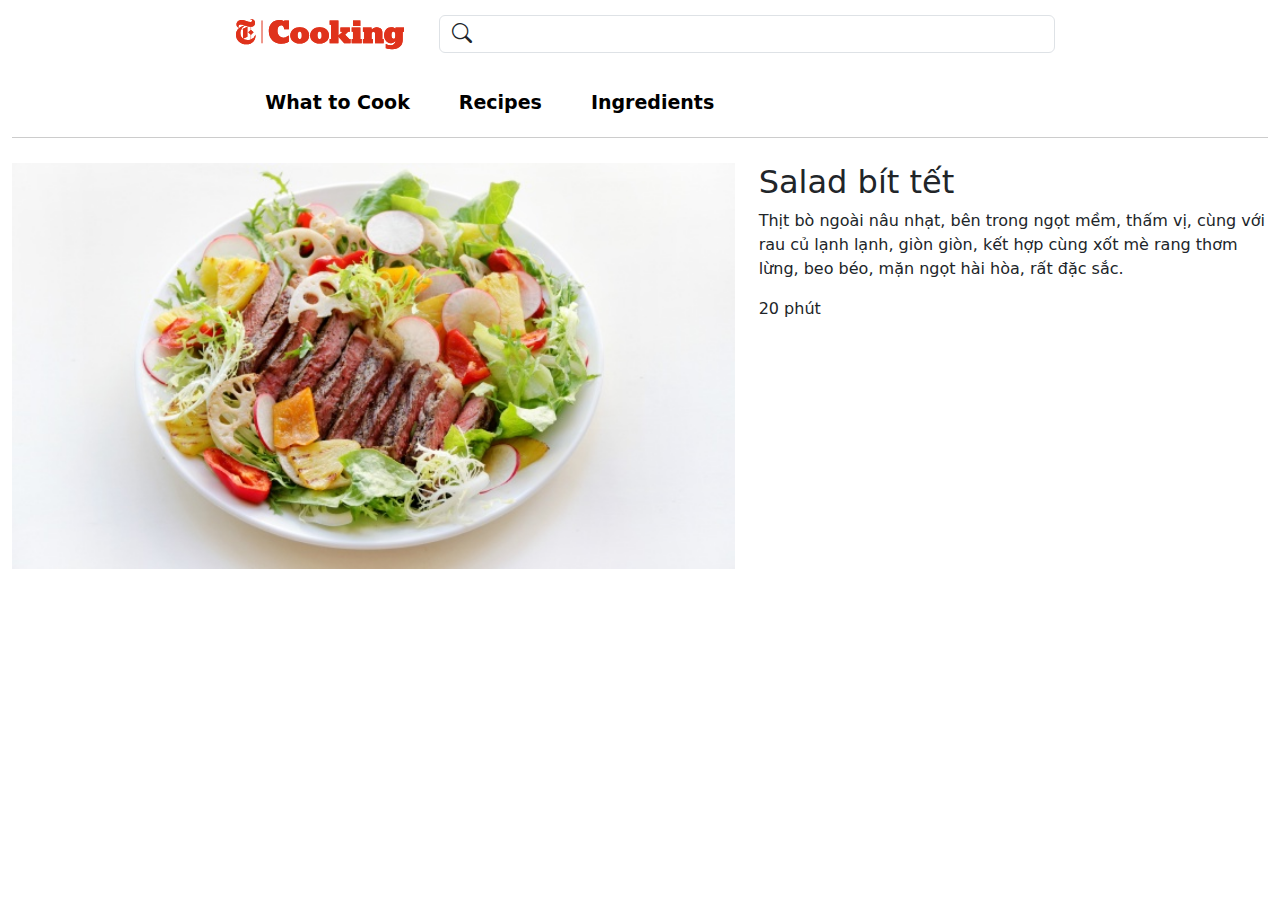
==== index.html @ 747affb9 "add posts.html file and assets folder" ====
<!DOCTYPE html>
<html lang="en">

<head>
    <meta charset="UTF-8">
    <meta name="viewport" content="width=device-width, initial-scale=1.0">
    <title>Document</title>
    <link href="https://cdn.jsdelivr.net/npm/bootstrap@5.3.3/dist/css/bootstrap.min.css" rel="stylesheet"
        integrity="sha384-QWTKZyjpPEjISv5WaRU9OFeRpok6YctnYmDr5pNlyT2bRjXh0JMhjY6hW+ALEwIH" crossorigin="anonymous">
    <link rel="stylesheet" href="https://cdn.jsdelivr.net/npm/bootstrap-icons@1.11.3/font/bootstrap-icons.min.css">
    <link rel="stylesheet" href="assets/index.css">
    <link rel="stylesheet" href="assets/common.css">
</head>

<body>
    <div class='container-fluid'>
        <div id="header">
            <div class="">
                <div class="sub-header row justify-content-center text-center  align-items-center">
                    <div class="icon-header col-2">
                        <svg width="168" height="31" fill="none" xmlns="http://www.w3.org/2000/svg"
                            class="logo_logo__fVztS logo_logo--red__o5Kca">
                            <path
                                d="M26.308 1.455h-.6v22.77h.6V1.455ZM52.864 22.832v-6.257c-.667.393-1.233.72-1.733.98-.431.232-.876.44-1.333.619a8 8 0 0 1-1.153.353 6.124 6.124 0 0 1-3.778-.54 5.605 5.605 0 0 1-2.086-1.772 7.258 7.258 0 0 1-.96-1.946 7.692 7.692 0 0 1-.346-2.426 8.611 8.611 0 0 1 .28-2.265 5.997 5.997 0 0 1 .766-1.773 3.605 3.605 0 0 1 1.173-1.16 2.912 2.912 0 0 1 1.533-.406c1.733 0 2.73 1.315 2.992 3.945h4.665V1.388h-4.665v.786a10.47 10.47 0 0 0-2.392-.933c-.84-.188-1.699-.28-2.56-.273a11.582 11.582 0 0 0-3.944.666 9.849 9.849 0 0 0-3.332 2 9.009 9.009 0 0 0-2.372 3.565 14.047 14.047 0 0 0-.8 4.918c-.026 1.756.28 3.5.9 5.144a11.477 11.477 0 0 0 2.505 3.932 11.016 11.016 0 0 0 3.879 2.538c1.595.616 3.294.921 5.004.9a20.2 20.2 0 0 0 2.072-.1 15.128 15.128 0 0 0 1.853-.306c.62-.148 1.229-.332 1.826-.553a23.63 23.63 0 0 0 1.999-.867l.007.027Zm19.578-9.723a7.562 7.562 0 0 0-1.92-2.578 9.122 9.122 0 0 0-2.978-1.68 11.728 11.728 0 0 0-3.832-.6 11.015 11.015 0 0 0-3.745.62 9.327 9.327 0 0 0-2.998 1.713 7.81 7.81 0 0 0-2 2.592 7.498 7.498 0 0 0-.713 3.259 7.411 7.411 0 0 0 .713 3.238 7.756 7.756 0 0 0 2 2.56 9.533 9.533 0 0 0 3.005 1.705c1.214.424 2.492.633 3.778.62a11.61 11.61 0 0 0 3.779-.587 9.085 9.085 0 0 0 2.985-1.659 7.583 7.583 0 0 0 1.939-2.559 7.748 7.748 0 0 0 .666-3.272 8.089 8.089 0 0 0-.666-3.332l-.013-.04Zm-6.904 5.551c-.16.413-.424.778-.766 1.06a1.64 1.64 0 0 1-1.06.406 1.68 1.68 0 0 1-1.546-1.04 6.698 6.698 0 0 1-.54-2.998 5.499 5.499 0 0 1 .52-2.665 1.632 1.632 0 0 1 1.506-.893c.406-.002.799.142 1.106.406.34.293.598.67.747 1.093.21.815.298 1.658.26 2.499a6.99 6.99 0 0 1-.227 2.119v.013Zm26.788-5.537a7.563 7.563 0 0 0-1.925-2.592 9.121 9.121 0 0 0-2.98-1.68 11.728 11.728 0 0 0-3.83-.6 11.016 11.016 0 0 0-3.746.62 9.328 9.328 0 0 0-2.998 1.713 7.71 7.71 0 0 0-2 2.592 7.412 7.412 0 0 0-.72 3.259 7.331 7.331 0 0 0 .72 3.238 7.65 7.65 0 0 0 2 2.56 9.534 9.534 0 0 0 2.998 1.692 11.12 11.12 0 0 0 3.779.62c1.283.013 2.56-.185 3.778-.587a9.082 9.082 0 0 0 2.985-1.66 7.584 7.584 0 0 0 1.94-2.558 7.75 7.75 0 0 0 .666-3.272 8.089 8.089 0 0 0-.667-3.332v-.013Zm-6.91 5.537c-.166.415-.437.78-.786 1.06a1.639 1.639 0 0 1-2.606-.633 6.698 6.698 0 0 1-.54-2.999 5.499 5.499 0 0 1 .52-2.665 1.632 1.632 0 0 1 1.52-.893c.406-.005.8.14 1.106.406.342.292.602.67.753 1.093.214.828.302 1.684.26 2.539a6.99 6.99 0 0 1-.227 2.119v-.027Zm29.134 5.598V20h-1.266l-4.172-4.372 3.032-2.798h1.726V8.59h-9.456v4.239h2.313l-4.332 3.745V1.388h-8.736v4.238h1.373V20h-1.373v4.231h8.736v-6.45l5.798 6.45 6.357.027Zm9.809-22.87h-7.37v5.57h7.37v-5.57Zm1.333 22.843V20h-1.333V8.59h-8.663v4.239h1.266V20h-1.266v4.231h9.996Zm21.99 0V20h-1.333v-6.977a4.328 4.328 0 0 0-.413-1.893 4.666 4.666 0 0 0-1.159-1.512 5.498 5.498 0 0 0-1.739-.993 6.513 6.513 0 0 0-2.186-.36 7.011 7.011 0 0 0-2.999.72 6.022 6.022 0 0 0-.766.42l-1.22.812-.293.2V8.591h-8.663v4.239h1.273V20h-1.273v4.231h9.963V20h-1.273v-4.725a3.113 3.113 0 0 1 .453-1.792 1.49 1.49 0 0 1 1.333-.667 1.573 1.573 0 0 1 1.173.507 1.715 1.715 0 0 1 .486 1.253v9.655h8.636ZM168 12.83V8.59h-8.496v1.273a9.876 9.876 0 0 0-1.06-.766 5.45 5.45 0 0 0-1.013-.493 5.315 5.315 0 0 0-1.059-.253 7.716 7.716 0 0 0-1.233-.087 7.108 7.108 0 0 0-2.872.573 6.155 6.155 0 0 0-2.213 1.613 7.334 7.334 0 0 0-1.419 2.505 9.895 9.895 0 0 0-.506 3.265 9.073 9.073 0 0 0 1.139 4.592 7.387 7.387 0 0 0 2.366 2.505c.892.595 1.94.913 3.012.913a5.732 5.732 0 0 0 1.692-.26 5.882 5.882 0 0 0 1.533-.713c.24-.173.473-.36.7-.553.329-.297.64-.613.933-.946a4.523 4.523 0 0 1-1.386 3.285 4.992 4.992 0 0 1-3.519 1.18 10.492 10.492 0 0 1-4.824-1.24v4.205l.299.093c1.013.353 2.061.594 3.126.72a29.16 29.16 0 0 0 2.832.133c4.127 0 7.115-1.206 8.963-3.618a6.12 6.12 0 0 0 .879-1.44 8 8 0 0 0 .52-1.725c.116-.476.199-.96.247-1.446.048-.427.075-.857.08-1.287v-7.79H168Zm-9.076 6.123a1.39 1.39 0 0 1-1.333.847 1.717 1.717 0 0 1-1.579-.926 5.34 5.34 0 0 1-.54-2.666c0-2.479.642-3.718 1.926-3.718a1.678 1.678 0 0 1 1.333.666c.278.394.448.853.493 1.333.04.28.073.586.093.913.02.326 0 .6 0 .813a6.616 6.616 0 0 1-.406 2.705M19.525 15.635a7.996 7.996 0 0 1-4.492 4.718v-4.718l2.593-2.326-2.593-2.292V7.772a4.085 4.085 0 0 0 3.999-3.998c0-2.786-2.666-3.772-4.165-3.772a4.432 4.432 0 0 0-1.213.133v.133c.2 0 .493-.033.593-.033 1.046 0 1.833.493 1.833 1.44a1.506 1.506 0 0 1-1.633 1.439c-2.592 0-5.638-2.093-8.95-2.093C2.547.988.52 3.201.52 5.406c0 2.206 1.273 2.919 2.619 3.412v-.133a1.566 1.566 0 0 1-.72-1.44A1.946 1.946 0 0 1 4.485 5.44c2.785 0 7.27 2.333 10.055 2.333h.267v3.272l-2.592 2.265 2.592 2.326v4.785a9.71 9.71 0 0 1-3.332.553c-4.325 0-7.077-2.62-7.077-6.977-.01-1.031.134-2.057.427-3.046l2.159-.953v9.636l4.391-1.932V7.865l-6.437 2.852a7.09 7.09 0 0 1 3.605-4.065l-.033-.12C4.185 7.505 0 10.784 0 15.702c0 5.664 4.785 9.595 10.355 9.595 5.898 0 9.243-3.931 9.276-9.662h-.106Z"
                                fill="currentColor"></path>
                            <path
                                d="M26.308 1.455h-.6v22.77h.6V1.455ZM52.864 22.832v-6.257c-.667.393-1.233.72-1.733.98-.431.232-.876.44-1.333.619a8 8 0 0 1-1.153.353 6.124 6.124 0 0 1-3.778-.54 5.605 5.605 0 0 1-2.086-1.772 7.258 7.258 0 0 1-.96-1.946 7.692 7.692 0 0 1-.346-2.426 8.611 8.611 0 0 1 .28-2.265 5.997 5.997 0 0 1 .766-1.773 3.605 3.605 0 0 1 1.173-1.16 2.912 2.912 0 0 1 1.533-.406c1.733 0 2.73 1.315 2.992 3.945h4.665V1.388h-4.665v.786a10.47 10.47 0 0 0-2.392-.933c-.84-.188-1.699-.28-2.56-.273a11.582 11.582 0 0 0-3.944.666 9.849 9.849 0 0 0-3.332 2 9.009 9.009 0 0 0-2.372 3.565 14.047 14.047 0 0 0-.8 4.918c-.026 1.756.28 3.5.9 5.144a11.477 11.477 0 0 0 2.505 3.932 11.016 11.016 0 0 0 3.879 2.538c1.595.616 3.294.921 5.004.9a20.2 20.2 0 0 0 2.072-.1 15.128 15.128 0 0 0 1.853-.306c.62-.148 1.229-.332 1.826-.553a23.63 23.63 0 0 0 1.999-.867l.007.027Zm19.578-9.723a7.562 7.562 0 0 0-1.92-2.578 9.122 9.122 0 0 0-2.978-1.68 11.728 11.728 0 0 0-3.832-.6 11.015 11.015 0 0 0-3.745.62 9.327 9.327 0 0 0-2.998 1.713 7.81 7.81 0 0 0-2 2.592 7.498 7.498 0 0 0-.713 3.259 7.411 7.411 0 0 0 .713 3.238 7.756 7.756 0 0 0 2 2.56 9.533 9.533 0 0 0 3.005 1.705c1.214.424 2.492.633 3.778.62a11.61 11.61 0 0 0 3.779-.587 9.085 9.085 0 0 0 2.985-1.659 7.583 7.583 0 0 0 1.939-2.559 7.748 7.748 0 0 0 .666-3.272 8.089 8.089 0 0 0-.666-3.332l-.013-.04Zm-6.904 5.551c-.16.413-.424.778-.766 1.06a1.64 1.64 0 0 1-1.06.406 1.68 1.68 0 0 1-1.546-1.04 6.698 6.698 0 0 1-.54-2.998 5.499 5.499 0 0 1 .52-2.665 1.632 1.632 0 0 1 1.506-.893c.406-.002.799.142 1.106.406.34.293.598.67.747 1.093.21.815.298 1.658.26 2.499a6.99 6.99 0 0 1-.227 2.119v.013Zm26.788-5.537a7.563 7.563 0 0 0-1.925-2.592 9.121 9.121 0 0 0-2.98-1.68 11.728 11.728 0 0 0-3.83-.6 11.016 11.016 0 0 0-3.746.62 9.328 9.328 0 0 0-2.998 1.713 7.71 7.71 0 0 0-2 2.592 7.412 7.412 0 0 0-.72 3.259 7.331 7.331 0 0 0 .72 3.238 7.65 7.65 0 0 0 2 2.56 9.534 9.534 0 0 0 2.998 1.692 11.12 11.12 0 0 0 3.779.62c1.283.013 2.56-.185 3.778-.587a9.082 9.082 0 0 0 2.985-1.66 7.584 7.584 0 0 0 1.94-2.558 7.75 7.75 0 0 0 .666-3.272 8.089 8.089 0 0 0-.667-3.332v-.013Zm-6.91 5.537c-.166.415-.437.78-.786 1.06a1.639 1.639 0 0 1-2.606-.633 6.698 6.698 0 0 1-.54-2.999 5.499 5.499 0 0 1 .52-2.665 1.632 1.632 0 0 1 1.52-.893c.406-.005.8.14 1.106.406.342.292.602.67.753 1.093.214.828.302 1.684.26 2.539a6.99 6.99 0 0 1-.227 2.119v-.027Zm29.134 5.598V20h-1.266l-4.172-4.372 3.032-2.798h1.726V8.59h-9.456v4.239h2.313l-4.332 3.745V1.388h-8.736v4.238h1.373V20h-1.373v4.231h8.736v-6.45l5.798 6.45 6.357.027Zm9.809-22.87h-7.37v5.57h7.37v-5.57Zm1.333 22.843V20h-1.333V8.59h-8.663v4.239h1.266V20h-1.266v4.231h9.996Zm21.99 0V20h-1.333v-6.977a4.328 4.328 0 0 0-.413-1.893 4.666 4.666 0 0 0-1.159-1.512 5.498 5.498 0 0 0-1.739-.993 6.513 6.513 0 0 0-2.186-.36 7.011 7.011 0 0 0-2.999.72 6.022 6.022 0 0 0-.766.42l-1.22.812-.293.2V8.591h-8.663v4.239h1.273V20h-1.273v4.231h9.963V20h-1.273v-4.725a3.113 3.113 0 0 1 .453-1.792 1.49 1.49 0 0 1 1.333-.667 1.573 1.573 0 0 1 1.173.507 1.715 1.715 0 0 1 .486 1.253v9.655h8.636ZM168 12.83V8.59h-8.496v1.273a9.876 9.876 0 0 0-1.06-.766 5.45 5.45 0 0 0-1.013-.493 5.315 5.315 0 0 0-1.059-.253 7.716 7.716 0 0 0-1.233-.087 7.108 7.108 0 0 0-2.872.573 6.155 6.155 0 0 0-2.213 1.613 7.334 7.334 0 0 0-1.419 2.505 9.895 9.895 0 0 0-.506 3.265 9.073 9.073 0 0 0 1.139 4.592 7.387 7.387 0 0 0 2.366 2.505c.892.595 1.94.913 3.012.913a5.732 5.732 0 0 0 1.692-.26 5.882 5.882 0 0 0 1.533-.713c.24-.173.473-.36.7-.553.329-.297.64-.613.933-.946a4.523 4.523 0 0 1-1.386 3.285 4.992 4.992 0 0 1-3.519 1.18 10.492 10.492 0 0 1-4.824-1.24v4.205l.299.093c1.013.353 2.061.594 3.126.72a29.16 29.16 0 0 0 2.832.133c4.127 0 7.115-1.206 8.963-3.618a6.12 6.12 0 0 0 .879-1.44 8 8 0 0 0 .52-1.725c.116-.476.199-.96.247-1.446.048-.427.075-.857.08-1.287v-7.79H168Zm-9.076 6.123a1.39 1.39 0 0 1-1.333.847 1.717 1.717 0 0 1-1.579-.926 5.34 5.34 0 0 1-.54-2.666c0-2.479.642-3.718 1.926-3.718a1.678 1.678 0 0 1 1.333.666c.278.394.448.853.493 1.333.04.28.073.586.093.913.02.326 0 .6 0 .813a6.616 6.616 0 0 1-.406 2.705M19.525 15.635a7.996 7.996 0 0 1-4.492 4.718v-4.718l2.593-2.326-2.593-2.292V7.772a4.085 4.085 0 0 0 3.999-3.998c0-2.786-2.666-3.772-4.165-3.772a4.432 4.432 0 0 0-1.213.133v.133c.2 0 .493-.033.593-.033 1.046 0 1.833.493 1.833 1.44a1.506 1.506 0 0 1-1.633 1.439c-2.592 0-5.638-2.093-8.95-2.093C2.547.988.52 3.201.52 5.406c0 2.206 1.273 2.919 2.619 3.412v-.133a1.566 1.566 0 0 1-.72-1.44A1.946 1.946 0 0 1 4.485 5.44c2.785 0 7.27 2.333 10.055 2.333h.267v3.272l-2.592 2.265 2.592 2.326v4.785a9.71 9.71 0 0 1-3.332.553c-4.325 0-7.077-2.62-7.077-6.977-.01-1.031.134-2.057.427-3.046l2.159-.953v9.636l4.391-1.932V7.865l-6.437 2.852a7.09 7.09 0 0 1 3.605-4.065l-.033-.12C4.185 7.505 0 10.784 0 15.702c0 5.664 4.785 9.595 10.355 9.595 5.898 0 9.243-3.931 9.276-9.662h-.106Z"
                                fill="currentColor"></path>
                        </svg>
                    </div>
                    <div class="search-input col-6">
                        <i class="bi bi-search search-icon"></i>
                        <input type="text" class="form-control" id="exampleInputtext1" aria-describedby="textHelp">


                    </div>
                </div>



            </div>

            <div class="nav-bar row  justify-content-center ">
                <div class="nav col-6">
                    <ul>
                        <li>
                            <button>What to Cook</button>
                        </li>
                        <li>
                            <button>Recipes</button>
                        </li>
                        <li>
                            <button>Ingredients</button>
                        </li>
                    </ul>
                </div>
                <div class="col-2">

                </div>

            </div>

        </div>



        <div id="content">
            <div class="row justify-content-center">
                <div class="col-7 img-container">
                    <img src="/assets/images/cach-lam-salad-an-kem-bo-bit-tet-nhanh-de-179225244198.jpg" alt="">
                </div>
                <div class="col-5">
                    <div class="heading">
                        <h2>Salad bít tết</h2>

                    </div>
                    <div class="discription">
                        <p>
                            Thịt bò ngoài nâu nhạt, bên trong ngọt mềm, thấm vị, cùng với rau củ lạnh lạnh, giòn giòn,
                            kết hợp cùng xốt mè rang thơm lừng, beo béo, mặn ngọt hài hòa, rất đặc sắc.
                        </p>
                    </div>

                    <div class="time">
                        <p>20 phút</p>
                    </div>
                </div>


            </div>

            <div id="footer"></div>
        </div>
        <script src="https://cdn.jsdelivr.net/npm/bootstrap@5.3.3/dist/js/bootstrap.bundle.min.js"
            integrity="sha384-YvpcrYf0tY3lHB60NNkmXc5s9fDVZLESaAA55NDzOxhy9GkcIdslK1eN7N6jIeHz"
            crossorigin="anonymous"></script>


</body>

</html>
---- assets/index.css ----
#content{
    margin-top: 25px;
    display: flex;
    justify-content: center;
}

/* #content .img-container{
    /* width: 710px;
    height: 473px; */
/* } */

#content .img-container img{
        height: 100%;
        width: 100%;
        inset: 0px;
        object-fit: cover;
        color: transparent;
}
---- assets/common.css ----
*{
    box-sizing: border-box;
    margin: 0;
    padding: 0;
}
#header {
    border-bottom: 1px solid #ccc;
}
#header .sub-header {
    padding: 15px 0;
}


#header .sub-header .icon-header {
    color: #df321b;
    transform: none;
    
}

#header .sub-header .search-input {
    position: relative;
}

#header .sub-header .search-icon {
    position: absolute;
    font-size: 20px;
    top: 3px;
    left: 25px;
}

#header .nav-bar ul{
    list-style: none;
    display: flex;
    gap: 9px;
    margin: 0;
}

#header .nav-bar li button{
    border: none;
    background: #fff;
    font-size: 19px;
    font-weight: 600;
    padding: 20px;
    position: relative;
    overflow: hidden;
}
#header .nav-bar li button::after {
    content: '';
    position: absolute;
    left: 0;
    bottom: 0;
    width: 0;
    height: 4px;
    border-bottom: 4px solid #cf0000;

    transition: width 0.5s; /* Áp dụng hiệu ứng transition cho chiều rộng */
}

#header .nav-bar li button:hover::after{
    width: 100%;
}
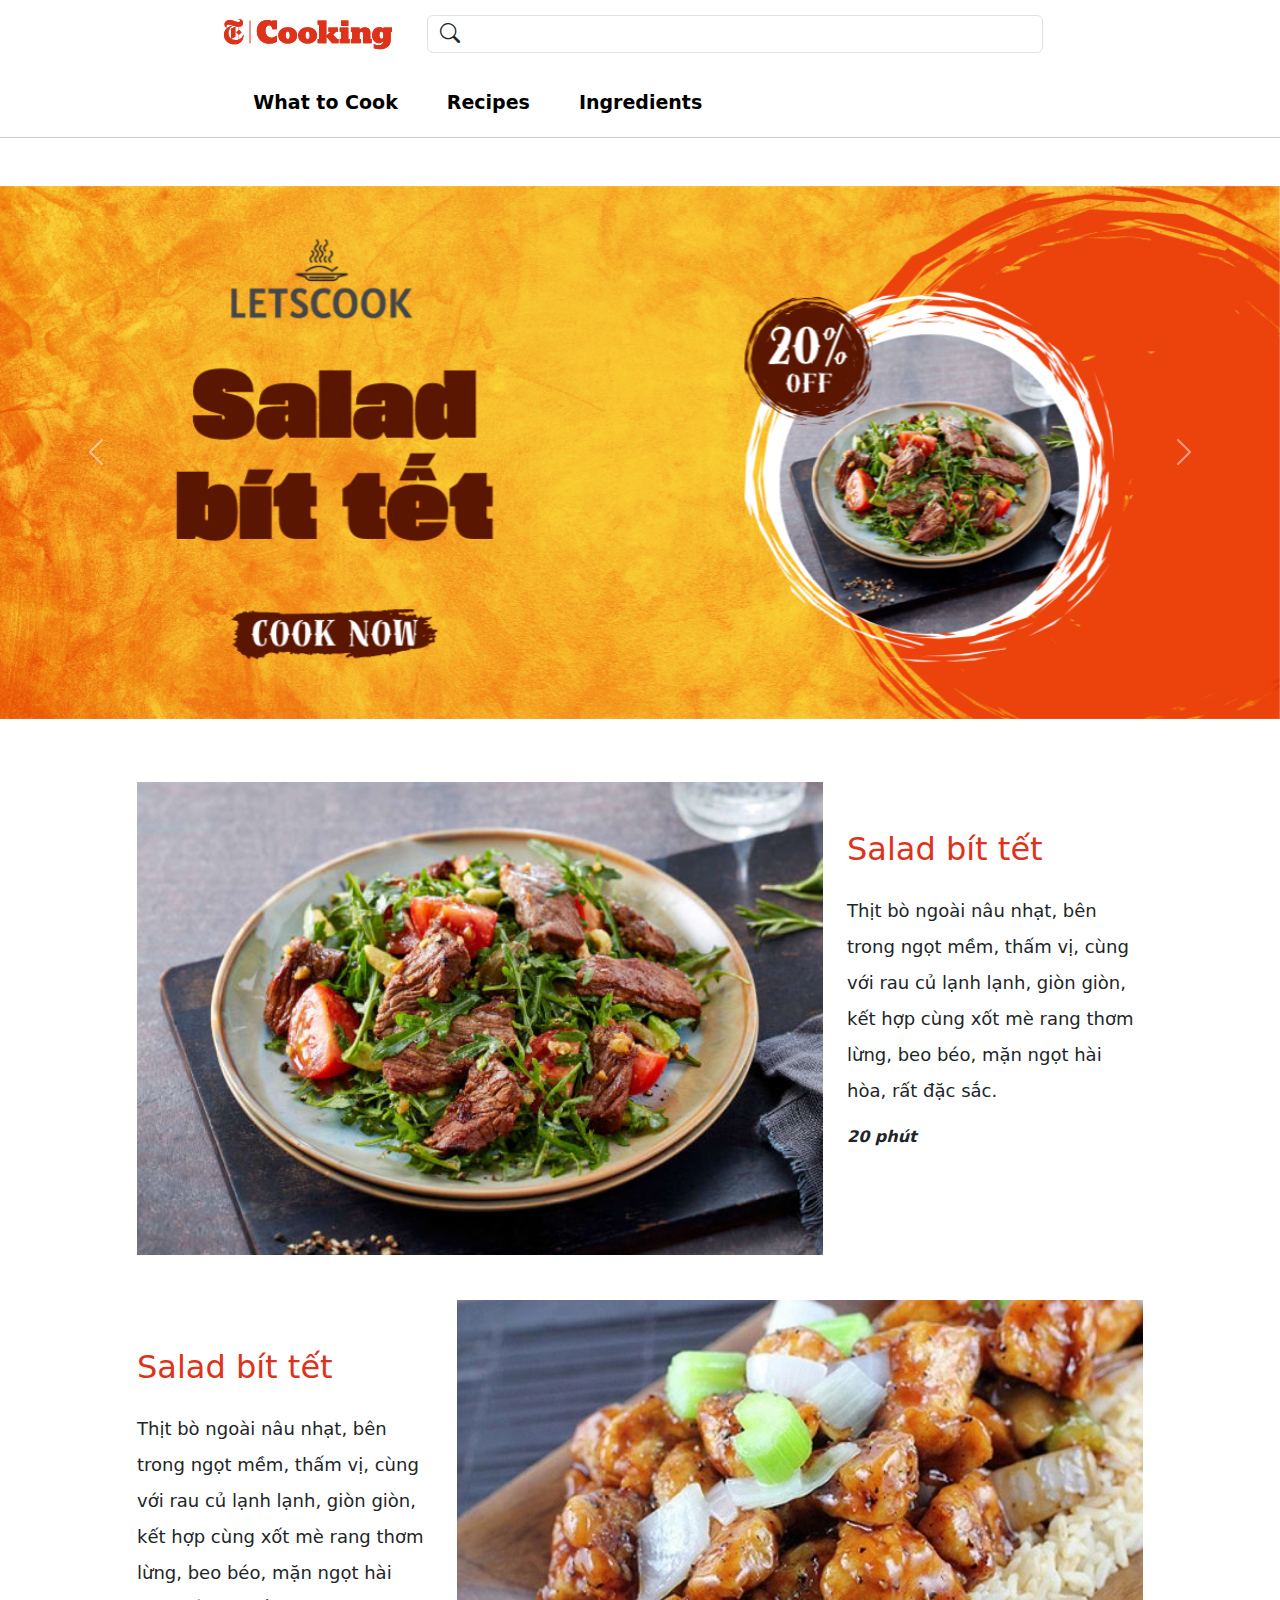
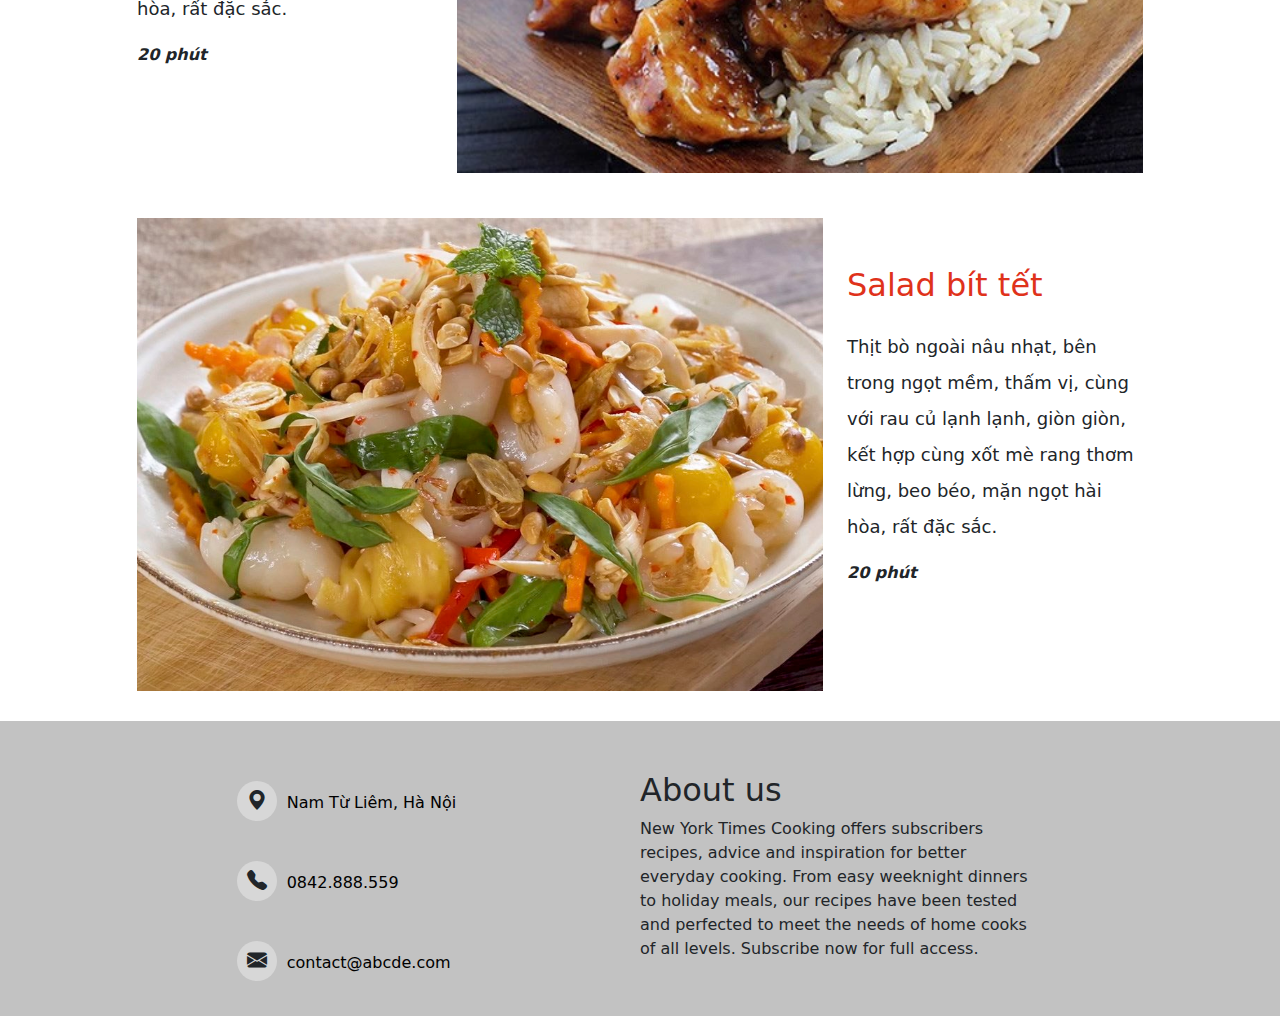
==== commit 05cf0cb4: "update index page" ====
--- a/index.html
+++ b/index.html
@@ -13,32 +13,30 @@
 </head>
 
 <body>
-    <div class='container-fluid'>
+    <div>
         <div id="header">
-            <div class="">
-                <div class="sub-header row justify-content-center text-center  align-items-center">
-                    <div class="icon-header col-2">
-                        <svg width="168" height="31" fill="none" xmlns="http://www.w3.org/2000/svg"
-                            class="logo_logo__fVztS logo_logo--red__o5Kca">
-                            <path
-                                d="M26.308 1.455h-.6v22.77h.6V1.455ZM52.864 22.832v-6.257c-.667.393-1.233.72-1.733.98-.431.232-.876.44-1.333.619a8 8 0 0 1-1.153.353 6.124 6.124 0 0 1-3.778-.54 5.605 5.605 0 0 1-2.086-1.772 7.258 7.258 0 0 1-.96-1.946 7.692 7.692 0 0 1-.346-2.426 8.611 8.611 0 0 1 .28-2.265 5.997 5.997 0 0 1 .766-1.773 3.605 3.605 0 0 1 1.173-1.16 2.912 2.912 0 0 1 1.533-.406c1.733 0 2.73 1.315 2.992 3.945h4.665V1.388h-4.665v.786a10.47 10.47 0 0 0-2.392-.933c-.84-.188-1.699-.28-2.56-.273a11.582 11.582 0 0 0-3.944.666 9.849 9.849 0 0 0-3.332 2 9.009 9.009 0 0 0-2.372 3.565 14.047 14.047 0 0 0-.8 4.918c-.026 1.756.28 3.5.9 5.144a11.477 11.477 0 0 0 2.505 3.932 11.016 11.016 0 0 0 3.879 2.538c1.595.616 3.294.921 5.004.9a20.2 20.2 0 0 0 2.072-.1 15.128 15.128 0 0 0 1.853-.306c.62-.148 1.229-.332 1.826-.553a23.63 23.63 0 0 0 1.999-.867l.007.027Zm19.578-9.723a7.562 7.562 0 0 0-1.92-2.578 9.122 9.122 0 0 0-2.978-1.68 11.728 11.728 0 0 0-3.832-.6 11.015 11.015 0 0 0-3.745.62 9.327 9.327 0 0 0-2.998 1.713 7.81 7.81 0 0 0-2 2.592 7.498 7.498 0 0 0-.713 3.259 7.411 7.411 0 0 0 .713 3.238 7.756 7.756 0 0 0 2 2.56 9.533 9.533 0 0 0 3.005 1.705c1.214.424 2.492.633 3.778.62a11.61 11.61 0 0 0 3.779-.587 9.085 9.085 0 0 0 2.985-1.659 7.583 7.583 0 0 0 1.939-2.559 7.748 7.748 0 0 0 .666-3.272 8.089 8.089 0 0 0-.666-3.332l-.013-.04Zm-6.904 5.551c-.16.413-.424.778-.766 1.06a1.64 1.64 0 0 1-1.06.406 1.68 1.68 0 0 1-1.546-1.04 6.698 6.698 0 0 1-.54-2.998 5.499 5.499 0 0 1 .52-2.665 1.632 1.632 0 0 1 1.506-.893c.406-.002.799.142 1.106.406.34.293.598.67.747 1.093.21.815.298 1.658.26 2.499a6.99 6.99 0 0 1-.227 2.119v.013Zm26.788-5.537a7.563 7.563 0 0 0-1.925-2.592 9.121 9.121 0 0 0-2.98-1.68 11.728 11.728 0 0 0-3.83-.6 11.016 11.016 0 0 0-3.746.62 9.328 9.328 0 0 0-2.998 1.713 7.71 7.71 0 0 0-2 2.592 7.412 7.412 0 0 0-.72 3.259 7.331 7.331 0 0 0 .72 3.238 7.65 7.65 0 0 0 2 2.56 9.534 9.534 0 0 0 2.998 1.692 11.12 11.12 0 0 0 3.779.62c1.283.013 2.56-.185 3.778-.587a9.082 9.082 0 0 0 2.985-1.66 7.584 7.584 0 0 0 1.94-2.558 7.75 7.75 0 0 0 .666-3.272 8.089 8.089 0 0 0-.667-3.332v-.013Zm-6.91 5.537c-.166.415-.437.78-.786 1.06a1.639 1.639 0 0 1-2.606-.633 6.698 6.698 0 0 1-.54-2.999 5.499 5.499 0 0 1 .52-2.665 1.632 1.632 0 0 1 1.52-.893c.406-.005.8.14 1.106.406.342.292.602.67.753 1.093.214.828.302 1.684.26 2.539a6.99 6.99 0 0 1-.227 2.119v-.027Zm29.134 5.598V20h-1.266l-4.172-4.372 3.032-2.798h1.726V8.59h-9.456v4.239h2.313l-4.332 3.745V1.388h-8.736v4.238h1.373V20h-1.373v4.231h8.736v-6.45l5.798 6.45 6.357.027Zm9.809-22.87h-7.37v5.57h7.37v-5.57Zm1.333 22.843V20h-1.333V8.59h-8.663v4.239h1.266V20h-1.266v4.231h9.996Zm21.99 0V20h-1.333v-6.977a4.328 4.328 0 0 0-.413-1.893 4.666 4.666 0 0 0-1.159-1.512 5.498 5.498 0 0 0-1.739-.993 6.513 6.513 0 0 0-2.186-.36 7.011 7.011 0 0 0-2.999.72 6.022 6.022 0 0 0-.766.42l-1.22.812-.293.2V8.591h-8.663v4.239h1.273V20h-1.273v4.231h9.963V20h-1.273v-4.725a3.113 3.113 0 0 1 .453-1.792 1.49 1.49 0 0 1 1.333-.667 1.573 1.573 0 0 1 1.173.507 1.715 1.715 0 0 1 .486 1.253v9.655h8.636ZM168 12.83V8.59h-8.496v1.273a9.876 9.876 0 0 0-1.06-.766 5.45 5.45 0 0 0-1.013-.493 5.315 5.315 0 0 0-1.059-.253 7.716 7.716 0 0 0-1.233-.087 7.108 7.108 0 0 0-2.872.573 6.155 6.155 0 0 0-2.213 1.613 7.334 7.334 0 0 0-1.419 2.505 9.895 9.895 0 0 0-.506 3.265 9.073 9.073 0 0 0 1.139 4.592 7.387 7.387 0 0 0 2.366 2.505c.892.595 1.94.913 3.012.913a5.732 5.732 0 0 0 1.692-.26 5.882 5.882 0 0 0 1.533-.713c.24-.173.473-.36.7-.553.329-.297.64-.613.933-.946a4.523 4.523 0 0 1-1.386 3.285 4.992 4.992 0 0 1-3.519 1.18 10.492 10.492 0 0 1-4.824-1.24v4.205l.299.093c1.013.353 2.061.594 3.126.72a29.16 29.16 0 0 0 2.832.133c4.127 0 7.115-1.206 8.963-3.618a6.12 6.12 0 0 0 .879-1.44 8 8 0 0 0 .52-1.725c.116-.476.199-.96.247-1.446.048-.427.075-.857.08-1.287v-7.79H168Zm-9.076 6.123a1.39 1.39 0 0 1-1.333.847 1.717 1.717 0 0 1-1.579-.926 5.34 5.34 0 0 1-.54-2.666c0-2.479.642-3.718 1.926-3.718a1.678 1.678 0 0 1 1.333.666c.278.394.448.853.493 1.333.04.28.073.586.093.913.02.326 0 .6 0 .813a6.616 6.616 0 0 1-.406 2.705M19.525 15.635a7.996 7.996 0 0 1-4.492 4.718v-4.718l2.593-2.326-2.593-2.292V7.772a4.085 4.085 0 0 0 3.999-3.998c0-2.786-2.666-3.772-4.165-3.772a4.432 4.432 0 0 0-1.213.133v.133c.2 0 .493-.033.593-.033 1.046 0 1.833.493 1.833 1.44a1.506 1.506 0 0 1-1.633 1.439c-2.592 0-5.638-2.093-8.95-2.093C2.547.988.52 3.201.52 5.406c0 2.206 1.273 2.919 2.619 3.412v-.133a1.566 1.566 0 0 1-.72-1.44A1.946 1.946 0 0 1 4.485 5.44c2.785 0 7.27 2.333 10.055 2.333h.267v3.272l-2.592 2.265 2.592 2.326v4.785a9.71 9.71 0 0 1-3.332.553c-4.325 0-7.077-2.62-7.077-6.977-.01-1.031.134-2.057.427-3.046l2.159-.953v9.636l4.391-1.932V7.865l-6.437 2.852a7.09 7.09 0 0 1 3.605-4.065l-.033-.12C4.185 7.505 0 10.784 0 15.702c0 5.664 4.785 9.595 10.355 9.595 5.898 0 9.243-3.931 9.276-9.662h-.106Z"
-                                fill="currentColor"></path>
-                            <path
-                                d="M26.308 1.455h-.6v22.77h.6V1.455ZM52.864 22.832v-6.257c-.667.393-1.233.72-1.733.98-.431.232-.876.44-1.333.619a8 8 0 0 1-1.153.353 6.124 6.124 0 0 1-3.778-.54 5.605 5.605 0 0 1-2.086-1.772 7.258 7.258 0 0 1-.96-1.946 7.692 7.692 0 0 1-.346-2.426 8.611 8.611 0 0 1 .28-2.265 5.997 5.997 0 0 1 .766-1.773 3.605 3.605 0 0 1 1.173-1.16 2.912 2.912 0 0 1 1.533-.406c1.733 0 2.73 1.315 2.992 3.945h4.665V1.388h-4.665v.786a10.47 10.47 0 0 0-2.392-.933c-.84-.188-1.699-.28-2.56-.273a11.582 11.582 0 0 0-3.944.666 9.849 9.849 0 0 0-3.332 2 9.009 9.009 0 0 0-2.372 3.565 14.047 14.047 0 0 0-.8 4.918c-.026 1.756.28 3.5.9 5.144a11.477 11.477 0 0 0 2.505 3.932 11.016 11.016 0 0 0 3.879 2.538c1.595.616 3.294.921 5.004.9a20.2 20.2 0 0 0 2.072-.1 15.128 15.128 0 0 0 1.853-.306c.62-.148 1.229-.332 1.826-.553a23.63 23.63 0 0 0 1.999-.867l.007.027Zm19.578-9.723a7.562 7.562 0 0 0-1.92-2.578 9.122 9.122 0 0 0-2.978-1.68 11.728 11.728 0 0 0-3.832-.6 11.015 11.015 0 0 0-3.745.62 9.327 9.327 0 0 0-2.998 1.713 7.81 7.81 0 0 0-2 2.592 7.498 7.498 0 0 0-.713 3.259 7.411 7.411 0 0 0 .713 3.238 7.756 7.756 0 0 0 2 2.56 9.533 9.533 0 0 0 3.005 1.705c1.214.424 2.492.633 3.778.62a11.61 11.61 0 0 0 3.779-.587 9.085 9.085 0 0 0 2.985-1.659 7.583 7.583 0 0 0 1.939-2.559 7.748 7.748 0 0 0 .666-3.272 8.089 8.089 0 0 0-.666-3.332l-.013-.04Zm-6.904 5.551c-.16.413-.424.778-.766 1.06a1.64 1.64 0 0 1-1.06.406 1.68 1.68 0 0 1-1.546-1.04 6.698 6.698 0 0 1-.54-2.998 5.499 5.499 0 0 1 .52-2.665 1.632 1.632 0 0 1 1.506-.893c.406-.002.799.142 1.106.406.34.293.598.67.747 1.093.21.815.298 1.658.26 2.499a6.99 6.99 0 0 1-.227 2.119v.013Zm26.788-5.537a7.563 7.563 0 0 0-1.925-2.592 9.121 9.121 0 0 0-2.98-1.68 11.728 11.728 0 0 0-3.83-.6 11.016 11.016 0 0 0-3.746.62 9.328 9.328 0 0 0-2.998 1.713 7.71 7.71 0 0 0-2 2.592 7.412 7.412 0 0 0-.72 3.259 7.331 7.331 0 0 0 .72 3.238 7.65 7.65 0 0 0 2 2.56 9.534 9.534 0 0 0 2.998 1.692 11.12 11.12 0 0 0 3.779.62c1.283.013 2.56-.185 3.778-.587a9.082 9.082 0 0 0 2.985-1.66 7.584 7.584 0 0 0 1.94-2.558 7.75 7.75 0 0 0 .666-3.272 8.089 8.089 0 0 0-.667-3.332v-.013Zm-6.91 5.537c-.166.415-.437.78-.786 1.06a1.639 1.639 0 0 1-2.606-.633 6.698 6.698 0 0 1-.54-2.999 5.499 5.499 0 0 1 .52-2.665 1.632 1.632 0 0 1 1.52-.893c.406-.005.8.14 1.106.406.342.292.602.67.753 1.093.214.828.302 1.684.26 2.539a6.99 6.99 0 0 1-.227 2.119v-.027Zm29.134 5.598V20h-1.266l-4.172-4.372 3.032-2.798h1.726V8.59h-9.456v4.239h2.313l-4.332 3.745V1.388h-8.736v4.238h1.373V20h-1.373v4.231h8.736v-6.45l5.798 6.45 6.357.027Zm9.809-22.87h-7.37v5.57h7.37v-5.57Zm1.333 22.843V20h-1.333V8.59h-8.663v4.239h1.266V20h-1.266v4.231h9.996Zm21.99 0V20h-1.333v-6.977a4.328 4.328 0 0 0-.413-1.893 4.666 4.666 0 0 0-1.159-1.512 5.498 5.498 0 0 0-1.739-.993 6.513 6.513 0 0 0-2.186-.36 7.011 7.011 0 0 0-2.999.72 6.022 6.022 0 0 0-.766.42l-1.22.812-.293.2V8.591h-8.663v4.239h1.273V20h-1.273v4.231h9.963V20h-1.273v-4.725a3.113 3.113 0 0 1 .453-1.792 1.49 1.49 0 0 1 1.333-.667 1.573 1.573 0 0 1 1.173.507 1.715 1.715 0 0 1 .486 1.253v9.655h8.636ZM168 12.83V8.59h-8.496v1.273a9.876 9.876 0 0 0-1.06-.766 5.45 5.45 0 0 0-1.013-.493 5.315 5.315 0 0 0-1.059-.253 7.716 7.716 0 0 0-1.233-.087 7.108 7.108 0 0 0-2.872.573 6.155 6.155 0 0 0-2.213 1.613 7.334 7.334 0 0 0-1.419 2.505 9.895 9.895 0 0 0-.506 3.265 9.073 9.073 0 0 0 1.139 4.592 7.387 7.387 0 0 0 2.366 2.505c.892.595 1.94.913 3.012.913a5.732 5.732 0 0 0 1.692-.26 5.882 5.882 0 0 0 1.533-.713c.24-.173.473-.36.7-.553.329-.297.64-.613.933-.946a4.523 4.523 0 0 1-1.386 3.285 4.992 4.992 0 0 1-3.519 1.18 10.492 10.492 0 0 1-4.824-1.24v4.205l.299.093c1.013.353 2.061.594 3.126.72a29.16 29.16 0 0 0 2.832.133c4.127 0 7.115-1.206 8.963-3.618a6.12 6.12 0 0 0 .879-1.44 8 8 0 0 0 .52-1.725c.116-.476.199-.96.247-1.446.048-.427.075-.857.08-1.287v-7.79H168Zm-9.076 6.123a1.39 1.39 0 0 1-1.333.847 1.717 1.717 0 0 1-1.579-.926 5.34 5.34 0 0 1-.54-2.666c0-2.479.642-3.718 1.926-3.718a1.678 1.678 0 0 1 1.333.666c.278.394.448.853.493 1.333.04.28.073.586.093.913.02.326 0 .6 0 .813a6.616 6.616 0 0 1-.406 2.705M19.525 15.635a7.996 7.996 0 0 1-4.492 4.718v-4.718l2.593-2.326-2.593-2.292V7.772a4.085 4.085 0 0 0 3.999-3.998c0-2.786-2.666-3.772-4.165-3.772a4.432 4.432 0 0 0-1.213.133v.133c.2 0 .493-.033.593-.033 1.046 0 1.833.493 1.833 1.44a1.506 1.506 0 0 1-1.633 1.439c-2.592 0-5.638-2.093-8.95-2.093C2.547.988.52 3.201.52 5.406c0 2.206 1.273 2.919 2.619 3.412v-.133a1.566 1.566 0 0 1-.72-1.44A1.946 1.946 0 0 1 4.485 5.44c2.785 0 7.27 2.333 10.055 2.333h.267v3.272l-2.592 2.265 2.592 2.326v4.785a9.71 9.71 0 0 1-3.332.553c-4.325 0-7.077-2.62-7.077-6.977-.01-1.031.134-2.057.427-3.046l2.159-.953v9.636l4.391-1.932V7.865l-6.437 2.852a7.09 7.09 0 0 1 3.605-4.065l-.033-.12C4.185 7.505 0 10.784 0 15.702c0 5.664 4.785 9.595 10.355 9.595 5.898 0 9.243-3.931 9.276-9.662h-.106Z"
-                                fill="currentColor"></path>
-                        </svg>
-                    </div>
-                    <div class="search-input col-6">
-                        <i class="bi bi-search search-icon"></i>
-                        <input type="text" class="form-control" id="exampleInputtext1" aria-describedby="textHelp">
-
-
-                    </div>
-                </div>
-
-
-
-            </div>
+            <div class="sub-header row justify-content-center text-center  align-items-center">
+                <div class="icon-header col-2">
+                    <svg width="168" height="31" fill="none" xmlns="http://www.w3.org/2000/svg"
+                        class="logo_logo__fVztS logo_logo--red__o5Kca">
+                        <path
+                            d="M26.308 1.455h-.6v22.77h.6V1.455ZM52.864 22.832v-6.257c-.667.393-1.233.72-1.733.98-.431.232-.876.44-1.333.619a8 8 0 0 1-1.153.353 6.124 6.124 0 0 1-3.778-.54 5.605 5.605 0 0 1-2.086-1.772 7.258 7.258 0 0 1-.96-1.946 7.692 7.692 0 0 1-.346-2.426 8.611 8.611 0 0 1 .28-2.265 5.997 5.997 0 0 1 .766-1.773 3.605 3.605 0 0 1 1.173-1.16 2.912 2.912 0 0 1 1.533-.406c1.733 0 2.73 1.315 2.992 3.945h4.665V1.388h-4.665v.786a10.47 10.47 0 0 0-2.392-.933c-.84-.188-1.699-.28-2.56-.273a11.582 11.582 0 0 0-3.944.666 9.849 9.849 0 0 0-3.332 2 9.009 9.009 0 0 0-2.372 3.565 14.047 14.047 0 0 0-.8 4.918c-.026 1.756.28 3.5.9 5.144a11.477 11.477 0 0 0 2.505 3.932 11.016 11.016 0 0 0 3.879 2.538c1.595.616 3.294.921 5.004.9a20.2 20.2 0 0 0 2.072-.1 15.128 15.128 0 0 0 1.853-.306c.62-.148 1.229-.332 1.826-.553a23.63 23.63 0 0 0 1.999-.867l.007.027Zm19.578-9.723a7.562 7.562 0 0 0-1.92-2.578 9.122 9.122 0 0 0-2.978-1.68 11.728 11.728 0 0 0-3.832-.6 11.015 11.015 0 0 0-3.745.62 9.327 9.327 0 0 0-2.998 1.713 7.81 7.81 0 0 0-2 2.592 7.498 7.498 0 0 0-.713 3.259 7.411 7.411 0 0 0 .713 3.238 7.756 7.756 0 0 0 2 2.56 9.533 9.533 0 0 0 3.005 1.705c1.214.424 2.492.633 3.778.62a11.61 11.61 0 0 0 3.779-.587 9.085 9.085 0 0 0 2.985-1.659 7.583 7.583 0 0 0 1.939-2.559 7.748 7.748 0 0 0 .666-3.272 8.089 8.089 0 0 0-.666-3.332l-.013-.04Zm-6.904 5.551c-.16.413-.424.778-.766 1.06a1.64 1.64 0 0 1-1.06.406 1.68 1.68 0 0 1-1.546-1.04 6.698 6.698 0 0 1-.54-2.998 5.499 5.499 0 0 1 .52-2.665 1.632 1.632 0 0 1 1.506-.893c.406-.002.799.142 1.106.406.34.293.598.67.747 1.093.21.815.298 1.658.26 2.499a6.99 6.99 0 0 1-.227 2.119v.013Zm26.788-5.537a7.563 7.563 0 0 0-1.925-2.592 9.121 9.121 0 0 0-2.98-1.68 11.728 11.728 0 0 0-3.83-.6 11.016 11.016 0 0 0-3.746.62 9.328 9.328 0 0 0-2.998 1.713 7.71 7.71 0 0 0-2 2.592 7.412 7.412 0 0 0-.72 3.259 7.331 7.331 0 0 0 .72 3.238 7.65 7.65 0 0 0 2 2.56 9.534 9.534 0 0 0 2.998 1.692 11.12 11.12 0 0 0 3.779.62c1.283.013 2.56-.185 3.778-.587a9.082 9.082 0 0 0 2.985-1.66 7.584 7.584 0 0 0 1.94-2.558 7.75 7.75 0 0 0 .666-3.272 8.089 8.089 0 0 0-.667-3.332v-.013Zm-6.91 5.537c-.166.415-.437.78-.786 1.06a1.639 1.639 0 0 1-2.606-.633 6.698 6.698 0 0 1-.54-2.999 5.499 5.499 0 0 1 .52-2.665 1.632 1.632 0 0 1 1.52-.893c.406-.005.8.14 1.106.406.342.292.602.67.753 1.093.214.828.302 1.684.26 2.539a6.99 6.99 0 0 1-.227 2.119v-.027Zm29.134 5.598V20h-1.266l-4.172-4.372 3.032-2.798h1.726V8.59h-9.456v4.239h2.313l-4.332 3.745V1.388h-8.736v4.238h1.373V20h-1.373v4.231h8.736v-6.45l5.798 6.45 6.357.027Zm9.809-22.87h-7.37v5.57h7.37v-5.57Zm1.333 22.843V20h-1.333V8.59h-8.663v4.239h1.266V20h-1.266v4.231h9.996Zm21.99 0V20h-1.333v-6.977a4.328 4.328 0 0 0-.413-1.893 4.666 4.666 0 0 0-1.159-1.512 5.498 5.498 0 0 0-1.739-.993 6.513 6.513 0 0 0-2.186-.36 7.011 7.011 0 0 0-2.999.72 6.022 6.022 0 0 0-.766.42l-1.22.812-.293.2V8.591h-8.663v4.239h1.273V20h-1.273v4.231h9.963V20h-1.273v-4.725a3.113 3.113 0 0 1 .453-1.792 1.49 1.49 0 0 1 1.333-.667 1.573 1.573 0 0 1 1.173.507 1.715 1.715 0 0 1 .486 1.253v9.655h8.636ZM168 12.83V8.59h-8.496v1.273a9.876 9.876 0 0 0-1.06-.766 5.45 5.45 0 0 0-1.013-.493 5.315 5.315 0 0 0-1.059-.253 7.716 7.716 0 0 0-1.233-.087 7.108 7.108 0 0 0-2.872.573 6.155 6.155 0 0 0-2.213 1.613 7.334 7.334 0 0 0-1.419 2.505 9.895 9.895 0 0 0-.506 3.265 9.073 9.073 0 0 0 1.139 4.592 7.387 7.387 0 0 0 2.366 2.505c.892.595 1.94.913 3.012.913a5.732 5.732 0 0 0 1.692-.26 5.882 5.882 0 0 0 1.533-.713c.24-.173.473-.36.7-.553.329-.297.64-.613.933-.946a4.523 4.523 0 0 1-1.386 3.285 4.992 4.992 0 0 1-3.519 1.18 10.492 10.492 0 0 1-4.824-1.24v4.205l.299.093c1.013.353 2.061.594 3.126.72a29.16 29.16 0 0 0 2.832.133c4.127 0 7.115-1.206 8.963-3.618a6.12 6.12 0 0 0 .879-1.44 8 8 0 0 0 .52-1.725c.116-.476.199-.96.247-1.446.048-.427.075-.857.08-1.287v-7.79H168Zm-9.076 6.123a1.39 1.39 0 0 1-1.333.847 1.717 1.717 0 0 1-1.579-.926 5.34 5.34 0 0 1-.54-2.666c0-2.479.642-3.718 1.926-3.718a1.678 1.678 0 0 1 1.333.666c.278.394.448.853.493 1.333.04.28.073.586.093.913.02.326 0 .6 0 .813a6.616 6.616 0 0 1-.406 2.705M19.525 15.635a7.996 7.996 0 0 1-4.492 4.718v-4.718l2.593-2.326-2.593-2.292V7.772a4.085 4.085 0 0 0 3.999-3.998c0-2.786-2.666-3.772-4.165-3.772a4.432 4.432 0 0 0-1.213.133v.133c.2 0 .493-.033.593-.033 1.046 0 1.833.493 1.833 1.44a1.506 1.506 0 0 1-1.633 1.439c-2.592 0-5.638-2.093-8.95-2.093C2.547.988.52 3.201.52 5.406c0 2.206 1.273 2.919 2.619 3.412v-.133a1.566 1.566 0 0 1-.72-1.44A1.946 1.946 0 0 1 4.485 5.44c2.785 0 7.27 2.333 10.055 2.333h.267v3.272l-2.592 2.265 2.592 2.326v4.785a9.71 9.71 0 0 1-3.332.553c-4.325 0-7.077-2.62-7.077-6.977-.01-1.031.134-2.057.427-3.046l2.159-.953v9.636l4.391-1.932V7.865l-6.437 2.852a7.09 7.09 0 0 1 3.605-4.065l-.033-.12C4.185 7.505 0 10.784 0 15.702c0 5.664 4.785 9.595 10.355 9.595 5.898 0 9.243-3.931 9.276-9.662h-.106Z"
+                            fill="currentColor"></path>
+                        <path
+                            d="M26.308 1.455h-.6v22.77h.6V1.455ZM52.864 22.832v-6.257c-.667.393-1.233.72-1.733.98-.431.232-.876.44-1.333.619a8 8 0 0 1-1.153.353 6.124 6.124 0 0 1-3.778-.54 5.605 5.605 0 0 1-2.086-1.772 7.258 7.258 0 0 1-.96-1.946 7.692 7.692 0 0 1-.346-2.426 8.611 8.611 0 0 1 .28-2.265 5.997 5.997 0 0 1 .766-1.773 3.605 3.605 0 0 1 1.173-1.16 2.912 2.912 0 0 1 1.533-.406c1.733 0 2.73 1.315 2.992 3.945h4.665V1.388h-4.665v.786a10.47 10.47 0 0 0-2.392-.933c-.84-.188-1.699-.28-2.56-.273a11.582 11.582 0 0 0-3.944.666 9.849 9.849 0 0 0-3.332 2 9.009 9.009 0 0 0-2.372 3.565 14.047 14.047 0 0 0-.8 4.918c-.026 1.756.28 3.5.9 5.144a11.477 11.477 0 0 0 2.505 3.932 11.016 11.016 0 0 0 3.879 2.538c1.595.616 3.294.921 5.004.9a20.2 20.2 0 0 0 2.072-.1 15.128 15.128 0 0 0 1.853-.306c.62-.148 1.229-.332 1.826-.553a23.63 23.63 0 0 0 1.999-.867l.007.027Zm19.578-9.723a7.562 7.562 0 0 0-1.92-2.578 9.122 9.122 0 0 0-2.978-1.68 11.728 11.728 0 0 0-3.832-.6 11.015 11.015 0 0 0-3.745.62 9.327 9.327 0 0 0-2.998 1.713 7.81 7.81 0 0 0-2 2.592 7.498 7.498 0 0 0-.713 3.259 7.411 7.411 0 0 0 .713 3.238 7.756 7.756 0 0 0 2 2.56 9.533 9.533 0 0 0 3.005 1.705c1.214.424 2.492.633 3.778.62a11.61 11.61 0 0 0 3.779-.587 9.085 9.085 0 0 0 2.985-1.659 7.583 7.583 0 0 0 1.939-2.559 7.748 7.748 0 0 0 .666-3.272 8.089 8.089 0 0 0-.666-3.332l-.013-.04Zm-6.904 5.551c-.16.413-.424.778-.766 1.06a1.64 1.64 0 0 1-1.06.406 1.68 1.68 0 0 1-1.546-1.04 6.698 6.698 0 0 1-.54-2.998 5.499 5.499 0 0 1 .52-2.665 1.632 1.632 0 0 1 1.506-.893c.406-.002.799.142 1.106.406.34.293.598.67.747 1.093.21.815.298 1.658.26 2.499a6.99 6.99 0 0 1-.227 2.119v.013Zm26.788-5.537a7.563 7.563 0 0 0-1.925-2.592 9.121 9.121 0 0 0-2.98-1.68 11.728 11.728 0 0 0-3.83-.6 11.016 11.016 0 0 0-3.746.62 9.328 9.328 0 0 0-2.998 1.713 7.71 7.71 0 0 0-2 2.592 7.412 7.412 0 0 0-.72 3.259 7.331 7.331 0 0 0 .72 3.238 7.65 7.65 0 0 0 2 2.56 9.534 9.534 0 0 0 2.998 1.692 11.12 11.12 0 0 0 3.779.62c1.283.013 2.56-.185 3.778-.587a9.082 9.082 0 0 0 2.985-1.66 7.584 7.584 0 0 0 1.94-2.558 7.75 7.75 0 0 0 .666-3.272 8.089 8.089 0 0 0-.667-3.332v-.013Zm-6.91 5.537c-.166.415-.437.78-.786 1.06a1.639 1.639 0 0 1-2.606-.633 6.698 6.698 0 0 1-.54-2.999 5.499 5.499 0 0 1 .52-2.665 1.632 1.632 0 0 1 1.52-.893c.406-.005.8.14 1.106.406.342.292.602.67.753 1.093.214.828.302 1.684.26 2.539a6.99 6.99 0 0 1-.227 2.119v-.027Zm29.134 5.598V20h-1.266l-4.172-4.372 3.032-2.798h1.726V8.59h-9.456v4.239h2.313l-4.332 3.745V1.388h-8.736v4.238h1.373V20h-1.373v4.231h8.736v-6.45l5.798 6.45 6.357.027Zm9.809-22.87h-7.37v5.57h7.37v-5.57Zm1.333 22.843V20h-1.333V8.59h-8.663v4.239h1.266V20h-1.266v4.231h9.996Zm21.99 0V20h-1.333v-6.977a4.328 4.328 0 0 0-.413-1.893 4.666 4.666 0 0 0-1.159-1.512 5.498 5.498 0 0 0-1.739-.993 6.513 6.513 0 0 0-2.186-.36 7.011 7.011 0 0 0-2.999.72 6.022 6.022 0 0 0-.766.42l-1.22.812-.293.2V8.591h-8.663v4.239h1.273V20h-1.273v4.231h9.963V20h-1.273v-4.725a3.113 3.113 0 0 1 .453-1.792 1.49 1.49 0 0 1 1.333-.667 1.573 1.573 0 0 1 1.173.507 1.715 1.715 0 0 1 .486 1.253v9.655h8.636ZM168 12.83V8.59h-8.496v1.273a9.876 9.876 0 0 0-1.06-.766 5.45 5.45 0 0 0-1.013-.493 5.315 5.315 0 0 0-1.059-.253 7.716 7.716 0 0 0-1.233-.087 7.108 7.108 0 0 0-2.872.573 6.155 6.155 0 0 0-2.213 1.613 7.334 7.334 0 0 0-1.419 2.505 9.895 9.895 0 0 0-.506 3.265 9.073 9.073 0 0 0 1.139 4.592 7.387 7.387 0 0 0 2.366 2.505c.892.595 1.94.913 3.012.913a5.732 5.732 0 0 0 1.692-.26 5.882 5.882 0 0 0 1.533-.713c.24-.173.473-.36.7-.553.329-.297.64-.613.933-.946a4.523 4.523 0 0 1-1.386 3.285 4.992 4.992 0 0 1-3.519 1.18 10.492 10.492 0 0 1-4.824-1.24v4.205l.299.093c1.013.353 2.061.594 3.126.72a29.16 29.16 0 0 0 2.832.133c4.127 0 7.115-1.206 8.963-3.618a6.12 6.12 0 0 0 .879-1.44 8 8 0 0 0 .52-1.725c.116-.476.199-.96.247-1.446.048-.427.075-.857.08-1.287v-7.79H168Zm-9.076 6.123a1.39 1.39 0 0 1-1.333.847 1.717 1.717 0 0 1-1.579-.926 5.34 5.34 0 0 1-.54-2.666c0-2.479.642-3.718 1.926-3.718a1.678 1.678 0 0 1 1.333.666c.278.394.448.853.493 1.333.04.28.073.586.093.913.02.326 0 .6 0 .813a6.616 6.616 0 0 1-.406 2.705M19.525 15.635a7.996 7.996 0 0 1-4.492 4.718v-4.718l2.593-2.326-2.593-2.292V7.772a4.085 4.085 0 0 0 3.999-3.998c0-2.786-2.666-3.772-4.165-3.772a4.432 4.432 0 0 0-1.213.133v.133c.2 0 .493-.033.593-.033 1.046 0 1.833.493 1.833 1.44a1.506 1.506 0 0 1-1.633 1.439c-2.592 0-5.638-2.093-8.95-2.093C2.547.988.52 3.201.52 5.406c0 2.206 1.273 2.919 2.619 3.412v-.133a1.566 1.566 0 0 1-.72-1.44A1.946 1.946 0 0 1 4.485 5.44c2.785 0 7.27 2.333 10.055 2.333h.267v3.272l-2.592 2.265 2.592 2.326v4.785a9.71 9.71 0 0 1-3.332.553c-4.325 0-7.077-2.62-7.077-6.977-.01-1.031.134-2.057.427-3.046l2.159-.953v9.636l4.391-1.932V7.865l-6.437 2.852a7.09 7.09 0 0 1 3.605-4.065l-.033-.12C4.185 7.505 0 10.784 0 15.702c0 5.664 4.785 9.595 10.355 9.595 5.898 0 9.243-3.931 9.276-9.662h-.106Z"
+                            fill="currentColor"></path>
+                    </svg>
+                </div>
+                <div class="search-input col-6">
+                    <i class="bi bi-search search-icon"></i>
+                    <input type="text" class="form-control" id="exampleInputtext1" aria-describedby="textHelp">
+
+
+                </div>
+            </div>
+
+
+
 
             <div class="nav-bar row  justify-content-center ">
                 <div class="nav col-6">
@@ -62,14 +60,37 @@
 
         </div>
 
-
+        <div id="slider" class="my-5">
+            <div id="carouselExampleInterval" class="carousel slide" data-bs-ride="carousel">
+                <div class="carousel-inner">
+                    <div class="carousel-item active" data-bs-interval="10000">
+                        <img src="./assets/images/banner/1.png" class="d-block w-100" alt="...">
+                    </div>
+                    <div class="carousel-item" data-bs-interval="2000">
+                        <img src="./assets/images/banner/2.png" class="d-block w-100" alt="...">
+                    </div>
+
+                </div>
+                <button class="carousel-control-prev" type="button" data-bs-target="#carouselExampleInterval"
+                    data-bs-slide="prev">
+                    <span class="carousel-control-prev-icon" aria-hidden="true"></span>
+                    <span class="visually-hidden">Previous</span>
+                </button>
+                <button class="carousel-control-next" type="button" data-bs-target="#carouselExampleInterval"
+                    data-bs-slide="next">
+                    <span class="carousel-control-next-icon" aria-hidden="true"></span>
+                    <span class="visually-hidden">Next</span>
+                </button>
+            </div>
+        </div>
 
         <div id="content">
-            <div class="row justify-content-center">
-                <div class="col-7 img-container">
+
+            <div class="row justify-content-center sub-content">
+                <div class="col-5 img-container">
                     <img src="/assets/images/cach-lam-salad-an-kem-bo-bit-tet-nhanh-de-179225244198.jpg" alt="">
                 </div>
-                <div class="col-5">
+                <div class="col-3 mt-5">
                     <div class="heading">
                         <h2>Salad bít tết</h2>
 
@@ -86,10 +107,90 @@
                     </div>
                 </div>
 
-
-            </div>
-
-            <div id="footer"></div>
+            </div>
+            <div class="row justify-content-center sub-content flex-row-reverse">
+                <div class="col-5 img-container">
+                    <img src="/assets/images/ga-sot-tieu.webp" alt="">
+                </div>
+                <div class="col-3 mt-5">
+                    <div class="heading">
+                        <h2>Salad bít tết</h2>
+
+                    </div>
+                    <div class="discription">
+                        <p>
+                            Thịt bò ngoài nâu nhạt, bên trong ngọt mềm, thấm vị, cùng với rau củ lạnh lạnh, giòn giòn,
+                            kết hợp cùng xốt mè rang thơm lừng, beo béo, mặn ngọt hài hòa, rất đặc sắc.
+                        </p>
+                    </div>
+
+                    <div class="time">
+                        <p>20 phút</p>
+                    </div>
+                </div>
+
+            </div>
+            <div class="row justify-content-center sub-content">
+                <div class="col-5 img-container">
+                    <img src="/assets/images/thumbcmscn-1200x676-19.jpg" alt="">
+                </div>
+                <div class="col-3 mt-5">
+                    <div class="heading">
+                        <h2>Salad bít tết</h2>
+
+                    </div>
+                    <div class="discription">
+                        <p>
+                            Thịt bò ngoài nâu nhạt, bên trong ngọt mềm, thấm vị, cùng với rau củ lạnh lạnh, giòn giòn,
+                            kết hợp cùng xốt mè rang thơm lừng, beo béo, mặn ngọt hài hòa, rất đặc sắc.
+                        </p>
+                    </div>
+
+                    <div class="time">
+                        <p>20 phút</p>
+                    </div>
+                </div>
+
+            </div>
+
+            <div id="footer">
+                <div class="row justify-content-center text-center">
+                    <div class="col-4">
+                        <div class="infor-contact">
+                            <div>
+                                <i class="bi bi-geo-alt-fill"></i>
+                            </div>
+                            <p>
+                                <a  target="_blank" href="https://maps.app.goo.gl/7zAJmsRdcr9bZM5n9">Nam Từ Liêm, Hà Nội</a>
+                                
+                            </p>
+                        </div>
+                        <div class="infor-contact">
+                            <div>
+                                <i class="bi bi-telephone-fill"></i>
+                            </div>
+                            <p>
+                                <a target="_blank" href="tel:0842.888.559">0842.888.559</a>
+                            </p>
+                        </div>
+                        <div class="infor-contact">
+                            <div>
+                                <i class="bi bi-envelope-fill"></i>
+                            </div>
+                            <p>
+                                <a target="_blank" href="mailto:contact@abcde.com">contact@abcde.com</a>
+                            </p>
+                        </div>
+                    </div>
+                    <div class="col-4 footer-about">
+                        <h2>About us</h2>
+                        <p>New York Times Cooking offers subscribers recipes, advice and inspiration for better everyday
+                            cooking. From easy weeknight dinners to holiday meals, our recipes have been tested and
+                            perfected to meet the needs of home cooks of all levels. Subscribe now for full access.</p>
+                    </div>
+                </div>
+
+            </div>
         </div>
         <script src="https://cdn.jsdelivr.net/npm/bootstrap@5.3.3/dist/js/bootstrap.bundle.min.js"
             integrity="sha384-YvpcrYf0tY3lHB60NNkmXc5s9fDVZLESaAA55NDzOxhy9GkcIdslK1eN7N6jIeHz"
--- a/assets/index.css
+++ b/assets/index.css
@@ -1,18 +1,46 @@
-#content{
+#slider img{
+    inset: 0px;
+    object-fit: cover;
+    color: transparent;
+}
+
+#content {
     margin-top: 25px;
     display: flex;
+    flex-direction: column;
     justify-content: center;
+    gap: 15px;
 }
 
-/* #content .img-container{
-    /* width: 710px;
-    height: 473px; */
-/* } */
+#content .sub-content {
+    /* border-bottom: 1px solid #ccc; */
+    margin: 15px 0;
+}
 
-#content .img-container img{
-        height: 100%;
-        width: 100%;
-        inset: 0px;
-        object-fit: cover;
-        color: transparent;
+#content .img-container {
+    width: 710px;
+    height: 473px;
+}
+
+#content .img-container img {
+    height: 100%;
+    width: 100%;
+    inset: 0px;
+    object-fit: cover;
+    color: transparent;
+}
+
+#content .heading {
+    color: #df321b;
+    margin-bottom: 25px;
+}
+
+#content .discription {
+    font-size: 18px;
+    line-height: 36px;
+}
+
+#content .time {
+    font-style: italic;
+    font-weight: 600;
 }--- a/assets/common.css
+++ b/assets/common.css
@@ -10,6 +10,9 @@
     padding: 15px 0;
 }
 
+#header>div{
+    width: 100%;
+}
 
 #header .sub-header .icon-header {
     color: #df321b;
@@ -59,3 +62,46 @@
 #header .nav-bar li button:hover::after{
     width: 100%;
 }
+
+
+#footer{
+    background-color: #c2c2c2;
+    padding: 50px 20px 5px 20px;
+}
+
+#footer>div{
+    width: 100%;
+}
+
+#footer .infor-contact{
+    display: flex;
+}
+#footer .infor-contact div{
+    margin: 10px;
+    font-size: 20px;
+    background-color: #d7d7d7;
+    padding: 5px;
+    border-radius: 50%;
+    width: 40px;
+    height: 40px;    
+}
+
+#footer .infor-contact p{
+   line-height: 4;
+   color: #000;
+}
+#footer .infor-contact a{
+    color: #000;
+    text-decoration: none;
+ }
+
+#footer .infor-contact a:hover{
+    color: #000;
+    opacity: .7;
+}
+ 
+ 
+
+#footer .footer-about{
+    text-align: left;
+}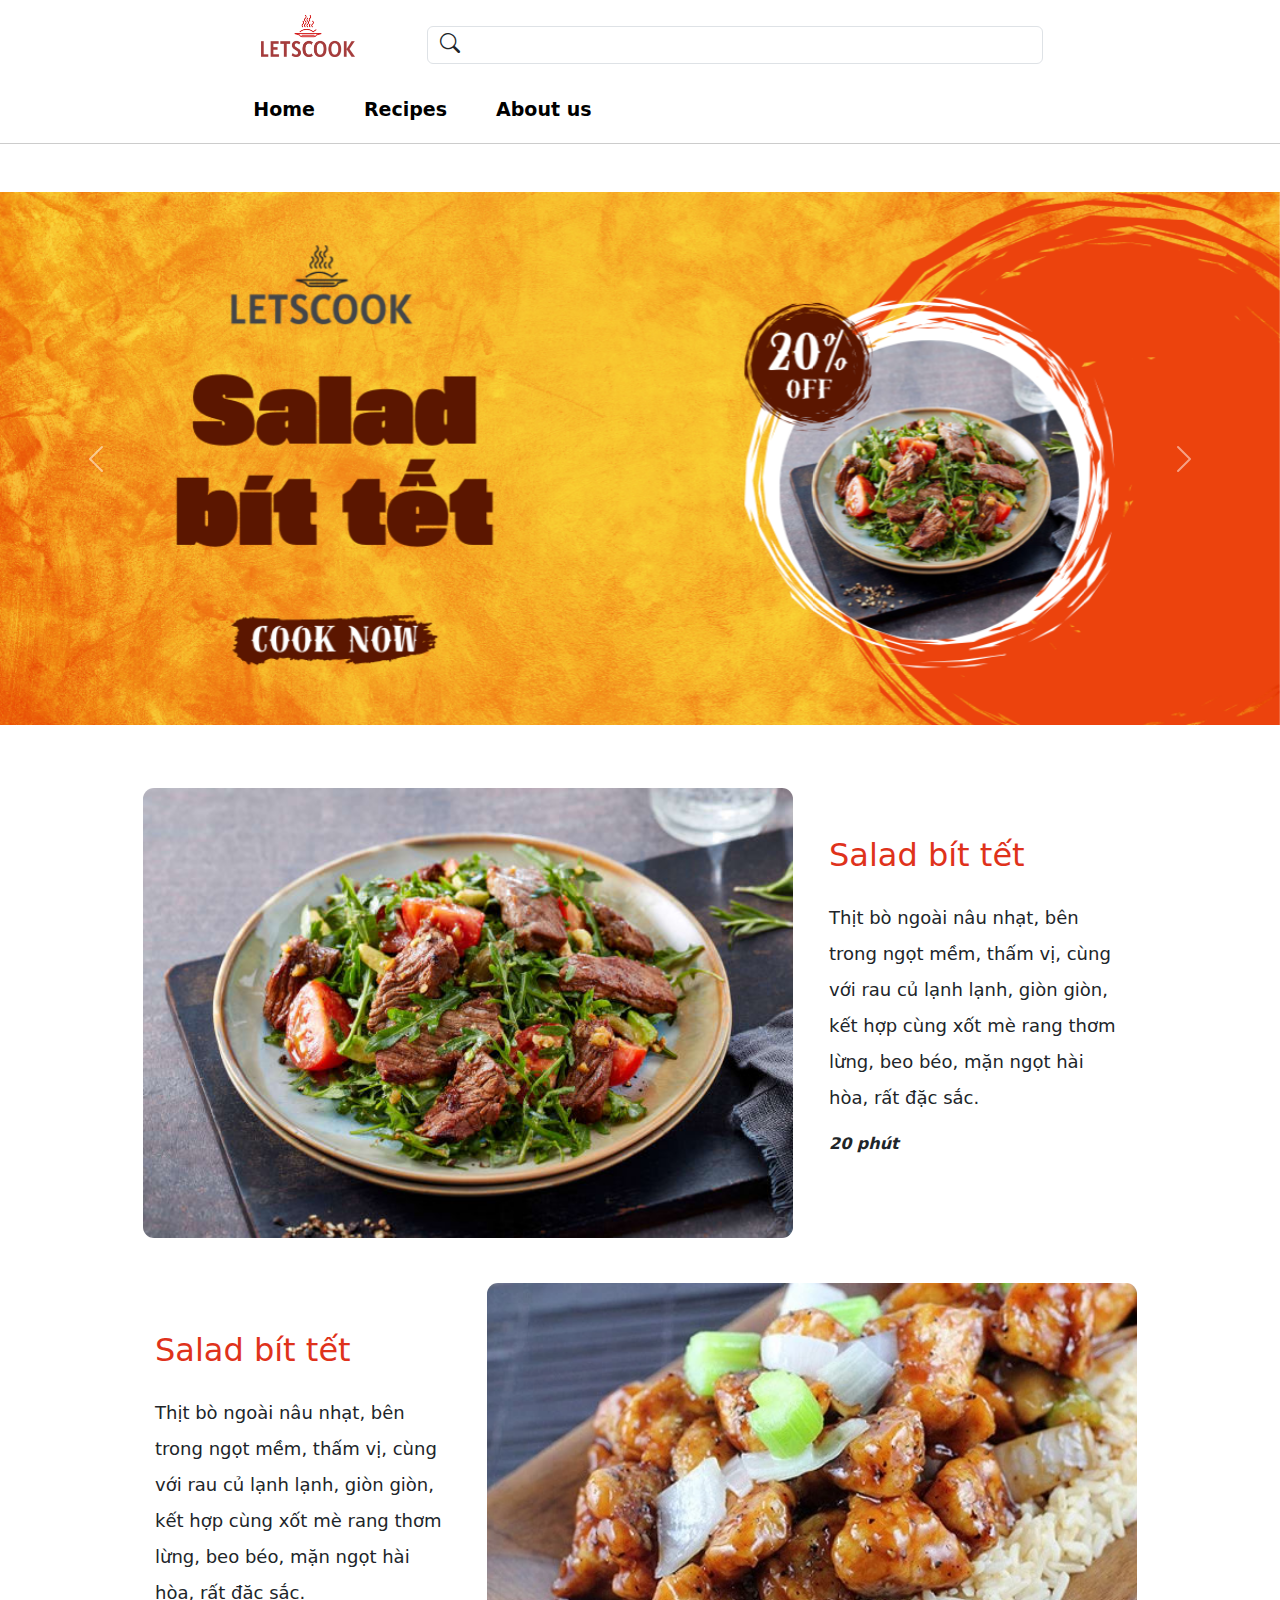
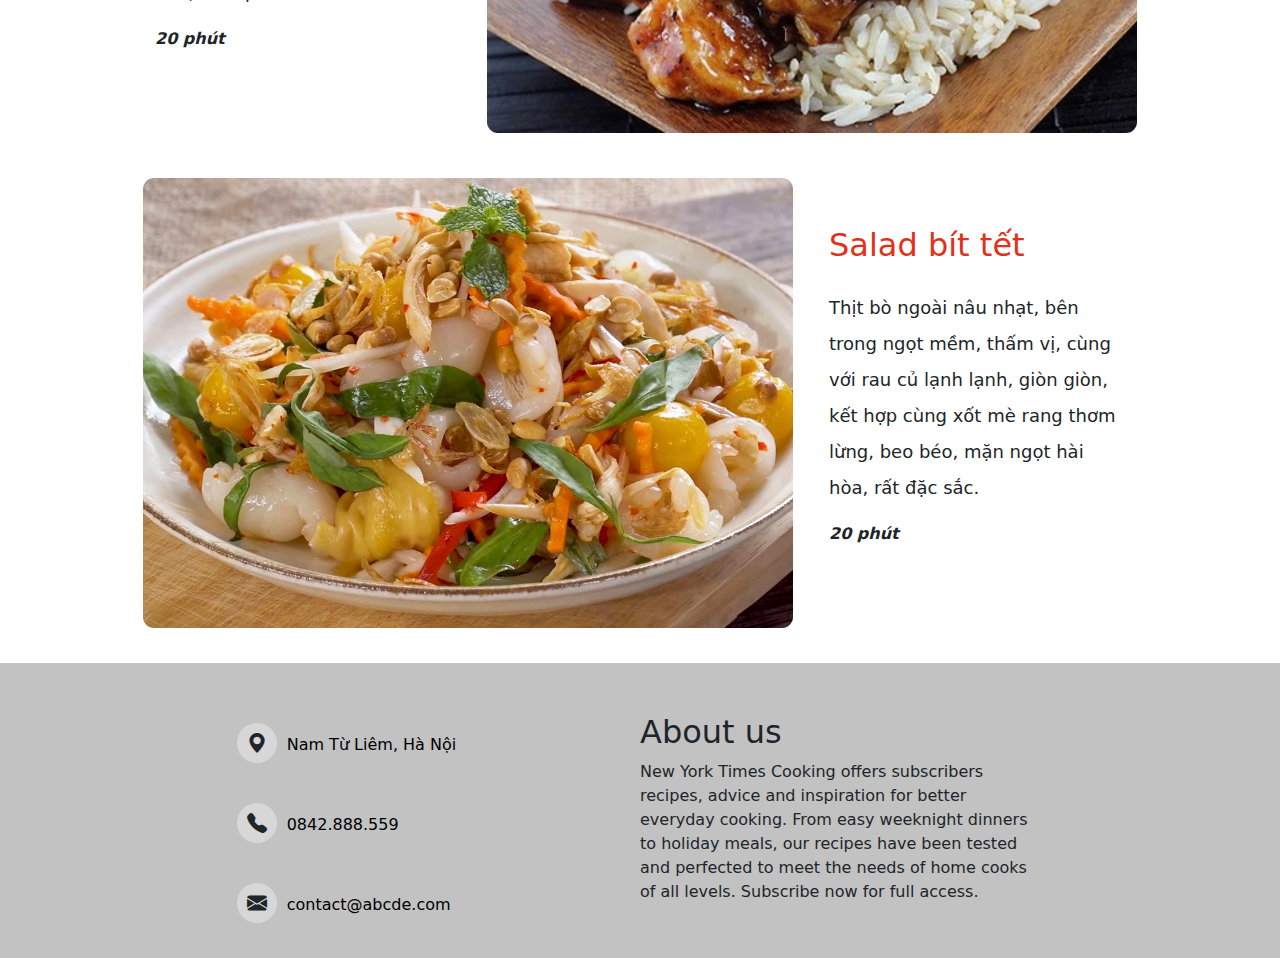
==== commit 8714d45d: "add posts page" ====
--- a/index.html
+++ b/index.html
@@ -17,38 +17,31 @@
         <div id="header">
             <div class="sub-header row justify-content-center text-center  align-items-center">
                 <div class="icon-header col-2">
-                    <svg width="168" height="31" fill="none" xmlns="http://www.w3.org/2000/svg"
-                        class="logo_logo__fVztS logo_logo--red__o5Kca">
-                        <path
-                            d="M26.308 1.455h-.6v22.77h.6V1.455ZM52.864 22.832v-6.257c-.667.393-1.233.72-1.733.98-.431.232-.876.44-1.333.619a8 8 0 0 1-1.153.353 6.124 6.124 0 0 1-3.778-.54 5.605 5.605 0 0 1-2.086-1.772 7.258 7.258 0 0 1-.96-1.946 7.692 7.692 0 0 1-.346-2.426 8.611 8.611 0 0 1 .28-2.265 5.997 5.997 0 0 1 .766-1.773 3.605 3.605 0 0 1 1.173-1.16 2.912 2.912 0 0 1 1.533-.406c1.733 0 2.73 1.315 2.992 3.945h4.665V1.388h-4.665v.786a10.47 10.47 0 0 0-2.392-.933c-.84-.188-1.699-.28-2.56-.273a11.582 11.582 0 0 0-3.944.666 9.849 9.849 0 0 0-3.332 2 9.009 9.009 0 0 0-2.372 3.565 14.047 14.047 0 0 0-.8 4.918c-.026 1.756.28 3.5.9 5.144a11.477 11.477 0 0 0 2.505 3.932 11.016 11.016 0 0 0 3.879 2.538c1.595.616 3.294.921 5.004.9a20.2 20.2 0 0 0 2.072-.1 15.128 15.128 0 0 0 1.853-.306c.62-.148 1.229-.332 1.826-.553a23.63 23.63 0 0 0 1.999-.867l.007.027Zm19.578-9.723a7.562 7.562 0 0 0-1.92-2.578 9.122 9.122 0 0 0-2.978-1.68 11.728 11.728 0 0 0-3.832-.6 11.015 11.015 0 0 0-3.745.62 9.327 9.327 0 0 0-2.998 1.713 7.81 7.81 0 0 0-2 2.592 7.498 7.498 0 0 0-.713 3.259 7.411 7.411 0 0 0 .713 3.238 7.756 7.756 0 0 0 2 2.56 9.533 9.533 0 0 0 3.005 1.705c1.214.424 2.492.633 3.778.62a11.61 11.61 0 0 0 3.779-.587 9.085 9.085 0 0 0 2.985-1.659 7.583 7.583 0 0 0 1.939-2.559 7.748 7.748 0 0 0 .666-3.272 8.089 8.089 0 0 0-.666-3.332l-.013-.04Zm-6.904 5.551c-.16.413-.424.778-.766 1.06a1.64 1.64 0 0 1-1.06.406 1.68 1.68 0 0 1-1.546-1.04 6.698 6.698 0 0 1-.54-2.998 5.499 5.499 0 0 1 .52-2.665 1.632 1.632 0 0 1 1.506-.893c.406-.002.799.142 1.106.406.34.293.598.67.747 1.093.21.815.298 1.658.26 2.499a6.99 6.99 0 0 1-.227 2.119v.013Zm26.788-5.537a7.563 7.563 0 0 0-1.925-2.592 9.121 9.121 0 0 0-2.98-1.68 11.728 11.728 0 0 0-3.83-.6 11.016 11.016 0 0 0-3.746.62 9.328 9.328 0 0 0-2.998 1.713 7.71 7.71 0 0 0-2 2.592 7.412 7.412 0 0 0-.72 3.259 7.331 7.331 0 0 0 .72 3.238 7.65 7.65 0 0 0 2 2.56 9.534 9.534 0 0 0 2.998 1.692 11.12 11.12 0 0 0 3.779.62c1.283.013 2.56-.185 3.778-.587a9.082 9.082 0 0 0 2.985-1.66 7.584 7.584 0 0 0 1.94-2.558 7.75 7.75 0 0 0 .666-3.272 8.089 8.089 0 0 0-.667-3.332v-.013Zm-6.91 5.537c-.166.415-.437.78-.786 1.06a1.639 1.639 0 0 1-2.606-.633 6.698 6.698 0 0 1-.54-2.999 5.499 5.499 0 0 1 .52-2.665 1.632 1.632 0 0 1 1.52-.893c.406-.005.8.14 1.106.406.342.292.602.67.753 1.093.214.828.302 1.684.26 2.539a6.99 6.99 0 0 1-.227 2.119v-.027Zm29.134 5.598V20h-1.266l-4.172-4.372 3.032-2.798h1.726V8.59h-9.456v4.239h2.313l-4.332 3.745V1.388h-8.736v4.238h1.373V20h-1.373v4.231h8.736v-6.45l5.798 6.45 6.357.027Zm9.809-22.87h-7.37v5.57h7.37v-5.57Zm1.333 22.843V20h-1.333V8.59h-8.663v4.239h1.266V20h-1.266v4.231h9.996Zm21.99 0V20h-1.333v-6.977a4.328 4.328 0 0 0-.413-1.893 4.666 4.666 0 0 0-1.159-1.512 5.498 5.498 0 0 0-1.739-.993 6.513 6.513 0 0 0-2.186-.36 7.011 7.011 0 0 0-2.999.72 6.022 6.022 0 0 0-.766.42l-1.22.812-.293.2V8.591h-8.663v4.239h1.273V20h-1.273v4.231h9.963V20h-1.273v-4.725a3.113 3.113 0 0 1 .453-1.792 1.49 1.49 0 0 1 1.333-.667 1.573 1.573 0 0 1 1.173.507 1.715 1.715 0 0 1 .486 1.253v9.655h8.636ZM168 12.83V8.59h-8.496v1.273a9.876 9.876 0 0 0-1.06-.766 5.45 5.45 0 0 0-1.013-.493 5.315 5.315 0 0 0-1.059-.253 7.716 7.716 0 0 0-1.233-.087 7.108 7.108 0 0 0-2.872.573 6.155 6.155 0 0 0-2.213 1.613 7.334 7.334 0 0 0-1.419 2.505 9.895 9.895 0 0 0-.506 3.265 9.073 9.073 0 0 0 1.139 4.592 7.387 7.387 0 0 0 2.366 2.505c.892.595 1.94.913 3.012.913a5.732 5.732 0 0 0 1.692-.26 5.882 5.882 0 0 0 1.533-.713c.24-.173.473-.36.7-.553.329-.297.64-.613.933-.946a4.523 4.523 0 0 1-1.386 3.285 4.992 4.992 0 0 1-3.519 1.18 10.492 10.492 0 0 1-4.824-1.24v4.205l.299.093c1.013.353 2.061.594 3.126.72a29.16 29.16 0 0 0 2.832.133c4.127 0 7.115-1.206 8.963-3.618a6.12 6.12 0 0 0 .879-1.44 8 8 0 0 0 .52-1.725c.116-.476.199-.96.247-1.446.048-.427.075-.857.08-1.287v-7.79H168Zm-9.076 6.123a1.39 1.39 0 0 1-1.333.847 1.717 1.717 0 0 1-1.579-.926 5.34 5.34 0 0 1-.54-2.666c0-2.479.642-3.718 1.926-3.718a1.678 1.678 0 0 1 1.333.666c.278.394.448.853.493 1.333.04.28.073.586.093.913.02.326 0 .6 0 .813a6.616 6.616 0 0 1-.406 2.705M19.525 15.635a7.996 7.996 0 0 1-4.492 4.718v-4.718l2.593-2.326-2.593-2.292V7.772a4.085 4.085 0 0 0 3.999-3.998c0-2.786-2.666-3.772-4.165-3.772a4.432 4.432 0 0 0-1.213.133v.133c.2 0 .493-.033.593-.033 1.046 0 1.833.493 1.833 1.44a1.506 1.506 0 0 1-1.633 1.439c-2.592 0-5.638-2.093-8.95-2.093C2.547.988.52 3.201.52 5.406c0 2.206 1.273 2.919 2.619 3.412v-.133a1.566 1.566 0 0 1-.72-1.44A1.946 1.946 0 0 1 4.485 5.44c2.785 0 7.27 2.333 10.055 2.333h.267v3.272l-2.592 2.265 2.592 2.326v4.785a9.71 9.71 0 0 1-3.332.553c-4.325 0-7.077-2.62-7.077-6.977-.01-1.031.134-2.057.427-3.046l2.159-.953v9.636l4.391-1.932V7.865l-6.437 2.852a7.09 7.09 0 0 1 3.605-4.065l-.033-.12C4.185 7.505 0 10.784 0 15.702c0 5.664 4.785 9.595 10.355 9.595 5.898 0 9.243-3.931 9.276-9.662h-.106Z"
-                            fill="currentColor"></path>
-                        <path
-                            d="M26.308 1.455h-.6v22.77h.6V1.455ZM52.864 22.832v-6.257c-.667.393-1.233.72-1.733.98-.431.232-.876.44-1.333.619a8 8 0 0 1-1.153.353 6.124 6.124 0 0 1-3.778-.54 5.605 5.605 0 0 1-2.086-1.772 7.258 7.258 0 0 1-.96-1.946 7.692 7.692 0 0 1-.346-2.426 8.611 8.611 0 0 1 .28-2.265 5.997 5.997 0 0 1 .766-1.773 3.605 3.605 0 0 1 1.173-1.16 2.912 2.912 0 0 1 1.533-.406c1.733 0 2.73 1.315 2.992 3.945h4.665V1.388h-4.665v.786a10.47 10.47 0 0 0-2.392-.933c-.84-.188-1.699-.28-2.56-.273a11.582 11.582 0 0 0-3.944.666 9.849 9.849 0 0 0-3.332 2 9.009 9.009 0 0 0-2.372 3.565 14.047 14.047 0 0 0-.8 4.918c-.026 1.756.28 3.5.9 5.144a11.477 11.477 0 0 0 2.505 3.932 11.016 11.016 0 0 0 3.879 2.538c1.595.616 3.294.921 5.004.9a20.2 20.2 0 0 0 2.072-.1 15.128 15.128 0 0 0 1.853-.306c.62-.148 1.229-.332 1.826-.553a23.63 23.63 0 0 0 1.999-.867l.007.027Zm19.578-9.723a7.562 7.562 0 0 0-1.92-2.578 9.122 9.122 0 0 0-2.978-1.68 11.728 11.728 0 0 0-3.832-.6 11.015 11.015 0 0 0-3.745.62 9.327 9.327 0 0 0-2.998 1.713 7.81 7.81 0 0 0-2 2.592 7.498 7.498 0 0 0-.713 3.259 7.411 7.411 0 0 0 .713 3.238 7.756 7.756 0 0 0 2 2.56 9.533 9.533 0 0 0 3.005 1.705c1.214.424 2.492.633 3.778.62a11.61 11.61 0 0 0 3.779-.587 9.085 9.085 0 0 0 2.985-1.659 7.583 7.583 0 0 0 1.939-2.559 7.748 7.748 0 0 0 .666-3.272 8.089 8.089 0 0 0-.666-3.332l-.013-.04Zm-6.904 5.551c-.16.413-.424.778-.766 1.06a1.64 1.64 0 0 1-1.06.406 1.68 1.68 0 0 1-1.546-1.04 6.698 6.698 0 0 1-.54-2.998 5.499 5.499 0 0 1 .52-2.665 1.632 1.632 0 0 1 1.506-.893c.406-.002.799.142 1.106.406.34.293.598.67.747 1.093.21.815.298 1.658.26 2.499a6.99 6.99 0 0 1-.227 2.119v.013Zm26.788-5.537a7.563 7.563 0 0 0-1.925-2.592 9.121 9.121 0 0 0-2.98-1.68 11.728 11.728 0 0 0-3.83-.6 11.016 11.016 0 0 0-3.746.62 9.328 9.328 0 0 0-2.998 1.713 7.71 7.71 0 0 0-2 2.592 7.412 7.412 0 0 0-.72 3.259 7.331 7.331 0 0 0 .72 3.238 7.65 7.65 0 0 0 2 2.56 9.534 9.534 0 0 0 2.998 1.692 11.12 11.12 0 0 0 3.779.62c1.283.013 2.56-.185 3.778-.587a9.082 9.082 0 0 0 2.985-1.66 7.584 7.584 0 0 0 1.94-2.558 7.75 7.75 0 0 0 .666-3.272 8.089 8.089 0 0 0-.667-3.332v-.013Zm-6.91 5.537c-.166.415-.437.78-.786 1.06a1.639 1.639 0 0 1-2.606-.633 6.698 6.698 0 0 1-.54-2.999 5.499 5.499 0 0 1 .52-2.665 1.632 1.632 0 0 1 1.52-.893c.406-.005.8.14 1.106.406.342.292.602.67.753 1.093.214.828.302 1.684.26 2.539a6.99 6.99 0 0 1-.227 2.119v-.027Zm29.134 5.598V20h-1.266l-4.172-4.372 3.032-2.798h1.726V8.59h-9.456v4.239h2.313l-4.332 3.745V1.388h-8.736v4.238h1.373V20h-1.373v4.231h8.736v-6.45l5.798 6.45 6.357.027Zm9.809-22.87h-7.37v5.57h7.37v-5.57Zm1.333 22.843V20h-1.333V8.59h-8.663v4.239h1.266V20h-1.266v4.231h9.996Zm21.99 0V20h-1.333v-6.977a4.328 4.328 0 0 0-.413-1.893 4.666 4.666 0 0 0-1.159-1.512 5.498 5.498 0 0 0-1.739-.993 6.513 6.513 0 0 0-2.186-.36 7.011 7.011 0 0 0-2.999.72 6.022 6.022 0 0 0-.766.42l-1.22.812-.293.2V8.591h-8.663v4.239h1.273V20h-1.273v4.231h9.963V20h-1.273v-4.725a3.113 3.113 0 0 1 .453-1.792 1.49 1.49 0 0 1 1.333-.667 1.573 1.573 0 0 1 1.173.507 1.715 1.715 0 0 1 .486 1.253v9.655h8.636ZM168 12.83V8.59h-8.496v1.273a9.876 9.876 0 0 0-1.06-.766 5.45 5.45 0 0 0-1.013-.493 5.315 5.315 0 0 0-1.059-.253 7.716 7.716 0 0 0-1.233-.087 7.108 7.108 0 0 0-2.872.573 6.155 6.155 0 0 0-2.213 1.613 7.334 7.334 0 0 0-1.419 2.505 9.895 9.895 0 0 0-.506 3.265 9.073 9.073 0 0 0 1.139 4.592 7.387 7.387 0 0 0 2.366 2.505c.892.595 1.94.913 3.012.913a5.732 5.732 0 0 0 1.692-.26 5.882 5.882 0 0 0 1.533-.713c.24-.173.473-.36.7-.553.329-.297.64-.613.933-.946a4.523 4.523 0 0 1-1.386 3.285 4.992 4.992 0 0 1-3.519 1.18 10.492 10.492 0 0 1-4.824-1.24v4.205l.299.093c1.013.353 2.061.594 3.126.72a29.16 29.16 0 0 0 2.832.133c4.127 0 7.115-1.206 8.963-3.618a6.12 6.12 0 0 0 .879-1.44 8 8 0 0 0 .52-1.725c.116-.476.199-.96.247-1.446.048-.427.075-.857.08-1.287v-7.79H168Zm-9.076 6.123a1.39 1.39 0 0 1-1.333.847 1.717 1.717 0 0 1-1.579-.926 5.34 5.34 0 0 1-.54-2.666c0-2.479.642-3.718 1.926-3.718a1.678 1.678 0 0 1 1.333.666c.278.394.448.853.493 1.333.04.28.073.586.093.913.02.326 0 .6 0 .813a6.616 6.616 0 0 1-.406 2.705M19.525 15.635a7.996 7.996 0 0 1-4.492 4.718v-4.718l2.593-2.326-2.593-2.292V7.772a4.085 4.085 0 0 0 3.999-3.998c0-2.786-2.666-3.772-4.165-3.772a4.432 4.432 0 0 0-1.213.133v.133c.2 0 .493-.033.593-.033 1.046 0 1.833.493 1.833 1.44a1.506 1.506 0 0 1-1.633 1.439c-2.592 0-5.638-2.093-8.95-2.093C2.547.988.52 3.201.52 5.406c0 2.206 1.273 2.919 2.619 3.412v-.133a1.566 1.566 0 0 1-.72-1.44A1.946 1.946 0 0 1 4.485 5.44c2.785 0 7.27 2.333 10.055 2.333h.267v3.272l-2.592 2.265 2.592 2.326v4.785a9.71 9.71 0 0 1-3.332.553c-4.325 0-7.077-2.62-7.077-6.977-.01-1.031.134-2.057.427-3.046l2.159-.953v9.636l4.391-1.932V7.865l-6.437 2.852a7.09 7.09 0 0 1 3.605-4.065l-.033-.12C4.185 7.505 0 10.784 0 15.702c0 5.664 4.785 9.595 10.355 9.595 5.898 0 9.243-3.931 9.276-9.662h-.106Z"
-                            fill="currentColor"></path>
-                    </svg>
+                    <img src="./assets/images/logo/png/logo-no-background.png" alt="">
                 </div>
                 <div class="search-input col-6">
                     <i class="bi bi-search search-icon"></i>
-                    <input type="text" class="form-control" id="exampleInputtext1" aria-describedby="textHelp">
-
-
-                </div>
-            </div>
-
-
+                    <input type="text" style="padding-left: 40px;" class="form-control" id="exampleInputtext1"
+                        aria-describedby="textHelp">
+
+
+                </div>
+            </div>
 
 
             <div class="nav-bar row  justify-content-center ">
                 <div class="nav col-6">
                     <ul>
                         <li>
-                            <button>What to Cook</button>
+                            <a href="#">Home</a>
                         </li>
                         <li>
-                            <button>Recipes</button>
+                            <a href="./posts.html">
+                                Recipes
+                            </a>
                         </li>
                         <li>
-                            <button>Ingredients</button>
+                            <a>About us</a>
                         </li>
                     </ul>
                 </div>
@@ -85,8 +78,8 @@
         </div>
 
         <div id="content">
-
-            <div class="row justify-content-center sub-content">
+        <!-- MÓN ĐẦU TIÊN -->
+            <div class="row justify-content-center sub-content gap-4">
                 <div class="col-5 img-container">
                     <img src="/assets/images/cach-lam-salad-an-kem-bo-bit-tet-nhanh-de-179225244198.jpg" alt="">
                 </div>
@@ -108,7 +101,8 @@
                 </div>
 
             </div>
-            <div class="row justify-content-center sub-content flex-row-reverse">
+            <!-- MÓN THỨ 2 -->
+            <div class="row justify-content-center sub-content flex-row-reverse gap-4">
                 <div class="col-5 img-container">
                     <img src="/assets/images/ga-sot-tieu.webp" alt="">
                 </div>
@@ -130,7 +124,9 @@
                 </div>
 
             </div>
-            <div class="row justify-content-center sub-content">
+            <!-- MÓN THỨ 3 -->
+
+            <div class="row justify-content-center sub-content gap-4">
                 <div class="col-5 img-container">
                     <img src="/assets/images/thumbcmscn-1200x676-19.jpg" alt="">
                 </div>
@@ -152,49 +148,51 @@
                 </div>
 
             </div>
-
-            <div id="footer">
-                <div class="row justify-content-center text-center">
-                    <div class="col-4">
-                        <div class="infor-contact">
-                            <div>
-                                <i class="bi bi-geo-alt-fill"></i>
-                            </div>
-                            <p>
-                                <a  target="_blank" href="https://maps.app.goo.gl/7zAJmsRdcr9bZM5n9">Nam Từ Liêm, Hà Nội</a>
-                                
-                            </p>
+        </div>
+        <div id="footer">
+            <div class="row justify-content-center text-center">
+                <div class="col-4">
+                    <div class="infor-contact">
+                        <div>
+                            <i class="bi bi-geo-alt-fill"></i>
                         </div>
-                        <div class="infor-contact">
-                            <div>
-                                <i class="bi bi-telephone-fill"></i>
-                            </div>
-                            <p>
-                                <a target="_blank" href="tel:0842.888.559">0842.888.559</a>
-                            </p>
+                        <p>
+                            <a target="_blank" href="https://maps.app.goo.gl/7zAJmsRdcr9bZM5n9">Nam Từ Liêm, Hà
+                                Nội</a>
+
+                        </p>
+                    </div>
+                    <div class="infor-contact">
+                        <div>
+                            <i class="bi bi-telephone-fill"></i>
                         </div>
-                        <div class="infor-contact">
-                            <div>
-                                <i class="bi bi-envelope-fill"></i>
-                            </div>
-                            <p>
-                                <a target="_blank" href="mailto:contact@abcde.com">contact@abcde.com</a>
-                            </p>
+                        <p>
+                            <a target="_blank" href="tel:0842.888.559">0842.888.559</a>
+                        </p>
+                    </div>
+                    <div class="infor-contact">
+                        <div>
+                            <i class="bi bi-envelope-fill"></i>
                         </div>
-                    </div>
-                    <div class="col-4 footer-about">
-                        <h2>About us</h2>
-                        <p>New York Times Cooking offers subscribers recipes, advice and inspiration for better everyday
-                            cooking. From easy weeknight dinners to holiday meals, our recipes have been tested and
-                            perfected to meet the needs of home cooks of all levels. Subscribe now for full access.</p>
-                    </div>
-                </div>
-
-            </div>
-        </div>
-        <script src="https://cdn.jsdelivr.net/npm/bootstrap@5.3.3/dist/js/bootstrap.bundle.min.js"
-            integrity="sha384-YvpcrYf0tY3lHB60NNkmXc5s9fDVZLESaAA55NDzOxhy9GkcIdslK1eN7N6jIeHz"
-            crossorigin="anonymous"></script>
+                        <p>
+                            <a target="_blank" href="mailto:contact@abcde.com">contact@abcde.com</a>
+                        </p>
+                    </div>
+                </div>
+                <div class="col-4 footer-about">
+                    <h2>About us</h2>
+                    <p>New York Times Cooking offers subscribers recipes, advice and inspiration for better everyday
+                        cooking. From easy weeknight dinners to holiday meals, our recipes have been tested and
+                        perfected to meet the needs of home cooks of all levels. Subscribe now for full access.</p>
+                </div>
+            </div>
+
+        </div>
+    </div>
+    </div>
+    <script src="https://cdn.jsdelivr.net/npm/bootstrap@5.3.3/dist/js/bootstrap.bundle.min.js"
+        integrity="sha384-YvpcrYf0tY3lHB60NNkmXc5s9fDVZLESaAA55NDzOxhy9GkcIdslK1eN7N6jIeHz"
+        crossorigin="anonymous"></script>
 
 
 </body>
--- a/assets/index.css
+++ b/assets/index.css
@@ -18,16 +18,27 @@
 }
 
 #content .img-container {
-    width: 710px;
-    height: 473px;
+    width: 650px;
+    height: 450px;
+    overflow: hidden;
+    border-radius: 11px;
+    padding: 0;
+
 }
 
 #content .img-container img {
+    transition: transform 1s ease;
     height: 100%;
+
     width: 100%;
     inset: 0px;
     object-fit: cover;
     color: transparent;
+}
+#content .img-container img:hover{
+   transform: scale(1.2);
+   border-radius: 11px;
+
 }
 
 #content .heading {
--- a/assets/common.css
+++ b/assets/common.css
@@ -7,7 +7,7 @@
     border-bottom: 1px solid #ccc;
 }
 #header .sub-header {
-    padding: 15px 0;
+    padding-top: 15px;
 }
 
 #header>div{
@@ -15,10 +15,15 @@
 }
 
 #header .sub-header .icon-header {
-    color: #df321b;
-    transform: none;
-    
+    transform: none;   
 }
+
+#header .sub-header .icon-header img{
+    width: 50%;
+    margin-bottom: 18px;
+}
+
+
 
 #header .sub-header .search-input {
     position: relative;
@@ -38,7 +43,10 @@
     margin: 0;
 }
 
-#header .nav-bar li button{
+#header .nav-bar li a{
+    text-decoration: none;
+    color:black;
+    display: block;
     border: none;
     background: #fff;
     font-size: 19px;
@@ -47,7 +55,7 @@
     position: relative;
     overflow: hidden;
 }
-#header .nav-bar li button::after {
+#header .nav-bar li a::after {
     content: '';
     position: absolute;
     left: 0;
@@ -56,10 +64,10 @@
     height: 4px;
     border-bottom: 4px solid #cf0000;
 
-    transition: width 0.5s; /* Áp dụng hiệu ứng transition cho chiều rộng */
+    transition: width 0.5s; 
 }
 
-#header .nav-bar li button:hover::after{
+#header .nav-bar li a:hover::after{
     width: 100%;
 }
 
@@ -67,6 +75,7 @@
 #footer{
     background-color: #c2c2c2;
     padding: 50px 20px 5px 20px;
+    margin-top: 20px;   
 }
 
 #footer>div{
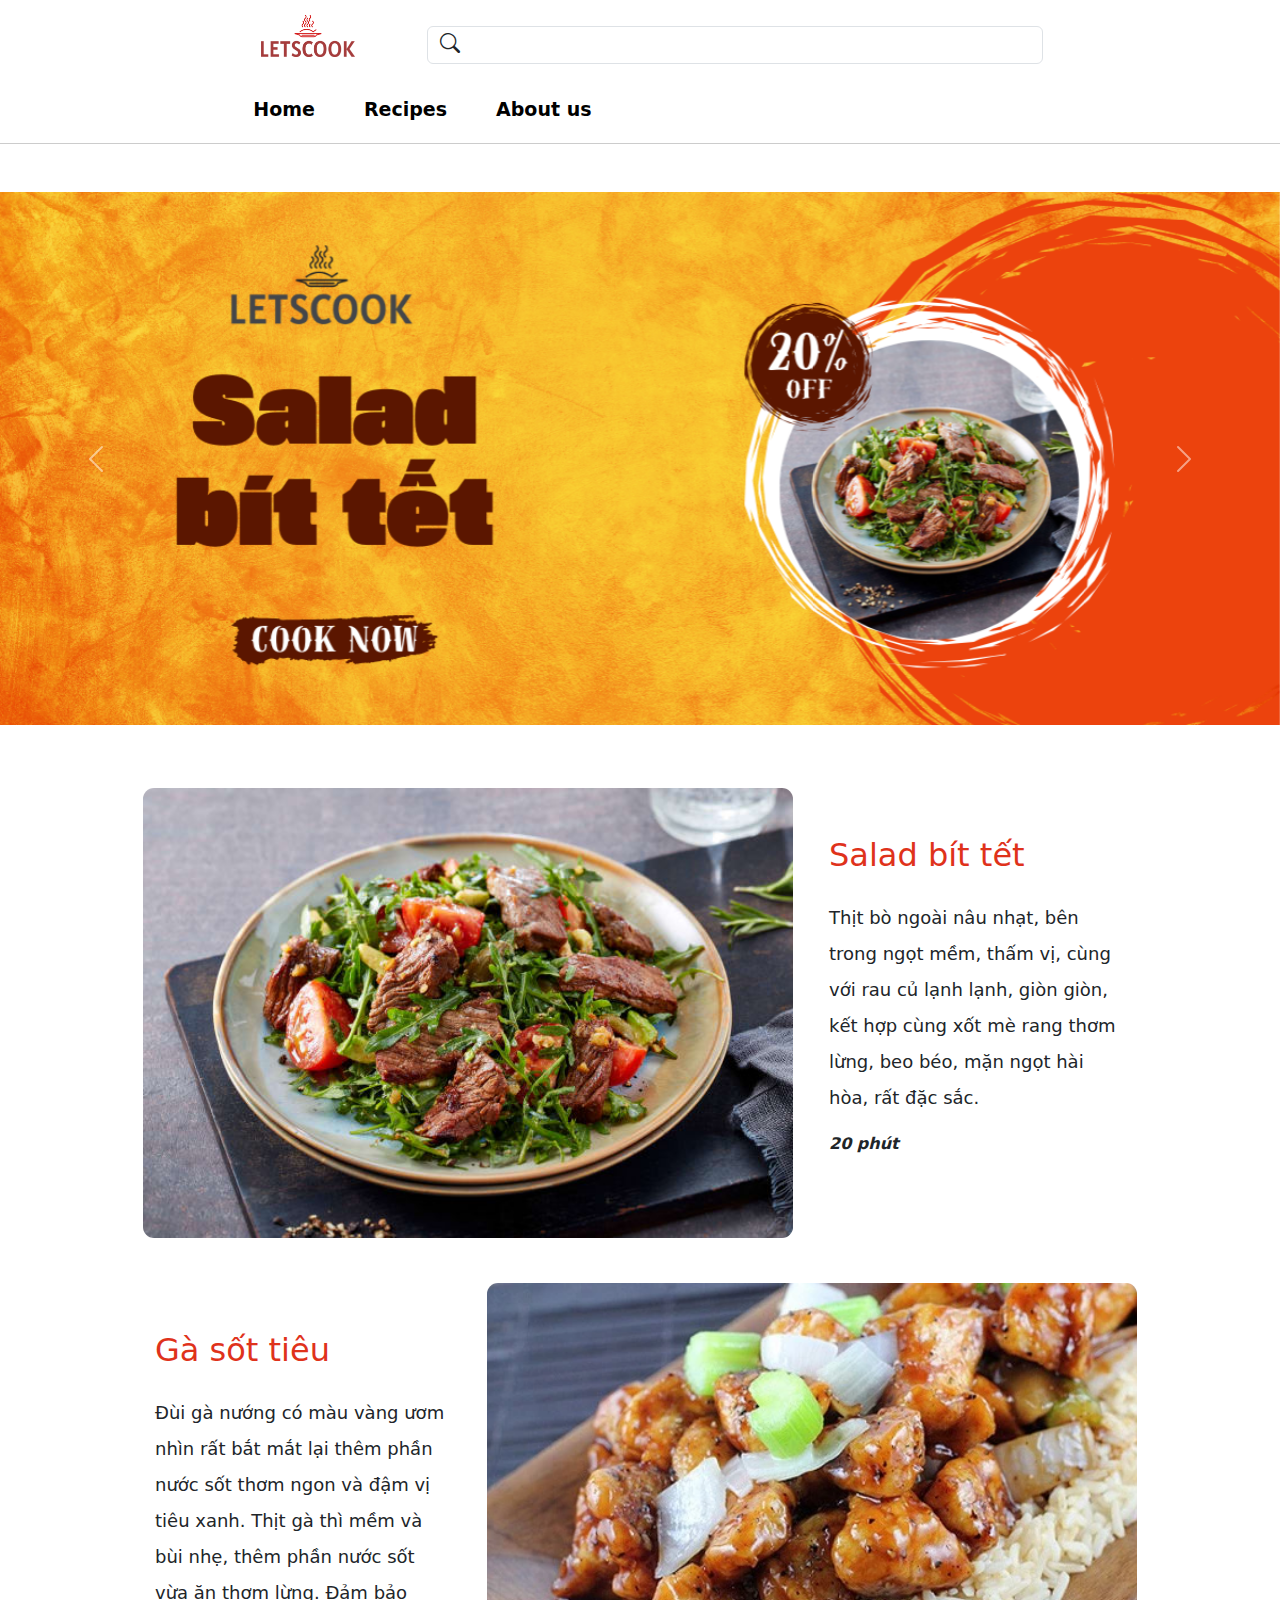
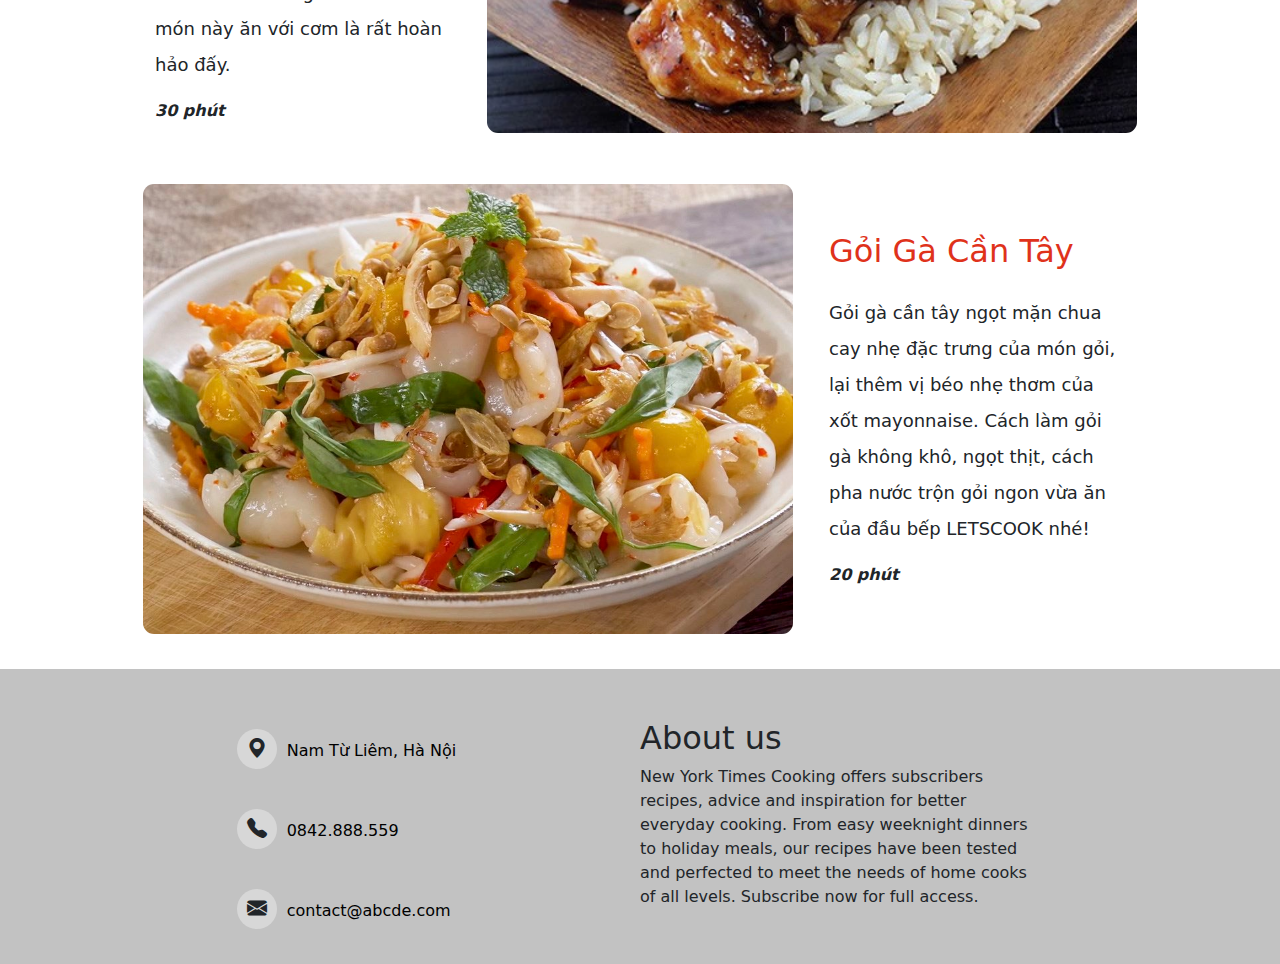
==== commit 160b769e: "push file index.html" ====
--- a/index.html
+++ b/index.html
@@ -5,8 +5,7 @@
     <meta charset="UTF-8">
     <meta name="viewport" content="width=device-width, initial-scale=1.0">
     <title>Document</title>
-    <link href="https://cdn.jsdelivr.net/npm/bootstrap@5.3.3/dist/css/bootstrap.min.css" rel="stylesheet"
-        integrity="sha384-QWTKZyjpPEjISv5WaRU9OFeRpok6YctnYmDr5pNlyT2bRjXh0JMhjY6hW+ALEwIH" crossorigin="anonymous">
+    <link href="https://cdn.jsdelivr.net/npm/bootstrap@5.3.3/dist/css/bootstrap.min.css" rel="stylesheet" integrity="sha384-QWTKZyjpPEjISv5WaRU9OFeRpok6YctnYmDr5pNlyT2bRjXh0JMhjY6hW+ALEwIH" crossorigin="anonymous">
     <link rel="stylesheet" href="https://cdn.jsdelivr.net/npm/bootstrap-icons@1.11.3/font/bootstrap-icons.min.css">
     <link rel="stylesheet" href="assets/index.css">
     <link rel="stylesheet" href="assets/common.css">
@@ -21,8 +20,7 @@
                 </div>
                 <div class="search-input col-6">
                     <i class="bi bi-search search-icon"></i>
-                    <input type="text" style="padding-left: 40px;" class="form-control" id="exampleInputtext1"
-                        aria-describedby="textHelp">
+                    <input type="text" style="padding-left: 40px;" class="form-control" id="exampleInputtext1" aria-describedby="textHelp">
 
 
                 </div>
@@ -64,13 +62,11 @@
                     </div>
 
                 </div>
-                <button class="carousel-control-prev" type="button" data-bs-target="#carouselExampleInterval"
-                    data-bs-slide="prev">
+                <button class="carousel-control-prev" type="button" data-bs-target="#carouselExampleInterval" data-bs-slide="prev">
                     <span class="carousel-control-prev-icon" aria-hidden="true"></span>
                     <span class="visually-hidden">Previous</span>
                 </button>
-                <button class="carousel-control-next" type="button" data-bs-target="#carouselExampleInterval"
-                    data-bs-slide="next">
+                <button class="carousel-control-next" type="button" data-bs-target="#carouselExampleInterval" data-bs-slide="next">
                     <span class="carousel-control-next-icon" aria-hidden="true"></span>
                     <span class="visually-hidden">Next</span>
                 </button>
@@ -78,7 +74,7 @@
         </div>
 
         <div id="content">
-        <!-- MÓN ĐẦU TIÊN -->
+            <!-- MÓN ĐẦU TIÊN -->
             <div class="row justify-content-center sub-content gap-4">
                 <div class="col-5 img-container">
                     <img src="/assets/images/cach-lam-salad-an-kem-bo-bit-tet-nhanh-de-179225244198.jpg" alt="">
@@ -90,8 +86,7 @@
                     </div>
                     <div class="discription">
                         <p>
-                            Thịt bò ngoài nâu nhạt, bên trong ngọt mềm, thấm vị, cùng với rau củ lạnh lạnh, giòn giòn,
-                            kết hợp cùng xốt mè rang thơm lừng, beo béo, mặn ngọt hài hòa, rất đặc sắc.
+                            Thịt bò ngoài nâu nhạt, bên trong ngọt mềm, thấm vị, cùng với rau củ lạnh lạnh, giòn giòn, kết hợp cùng xốt mè rang thơm lừng, beo béo, mặn ngọt hài hòa, rất đặc sắc.
                         </p>
                     </div>
 
@@ -108,18 +103,17 @@
                 </div>
                 <div class="col-3 mt-5">
                     <div class="heading">
-                        <h2>Salad bít tết</h2>
+                        <h2>Gà sốt tiêu</h2>
 
                     </div>
                     <div class="discription">
                         <p>
-                            Thịt bò ngoài nâu nhạt, bên trong ngọt mềm, thấm vị, cùng với rau củ lạnh lạnh, giòn giòn,
-                            kết hợp cùng xốt mè rang thơm lừng, beo béo, mặn ngọt hài hòa, rất đặc sắc.
+                            Đùi gà nướng có màu vàng ươm nhìn rất bắt mắt lại thêm phần nước sốt thơm ngon và đậm vị tiêu xanh. Thịt gà thì mềm và bùi nhẹ, thêm phần nước sốt vừa ăn thơm lừng. Đảm bảo món này ăn với cơm là rất hoàn hảo đấy.
                         </p>
                     </div>
 
                     <div class="time">
-                        <p>20 phút</p>
+                        <p>30 phút</p>
                     </div>
                 </div>
 
@@ -132,13 +126,12 @@
                 </div>
                 <div class="col-3 mt-5">
                     <div class="heading">
-                        <h2>Salad bít tết</h2>
+                        <h2>Gỏi Gà Cần Tây</h2>
 
                     </div>
                     <div class="discription">
                         <p>
-                            Thịt bò ngoài nâu nhạt, bên trong ngọt mềm, thấm vị, cùng với rau củ lạnh lạnh, giòn giòn,
-                            kết hợp cùng xốt mè rang thơm lừng, beo béo, mặn ngọt hài hòa, rất đặc sắc.
+                            Gỏi gà cần tây ngọt mặn chua cay nhẹ đặc trưng của món gỏi, lại thêm vị béo nhẹ thơm của xốt mayonnaise. Cách làm gỏi gà không khô, ngọt thịt, cách pha nước trộn gỏi ngon vừa ăn của đầu bếp LETSCOOK nhé!
                         </p>
                     </div>
 
@@ -181,18 +174,15 @@
                 </div>
                 <div class="col-4 footer-about">
                     <h2>About us</h2>
-                    <p>New York Times Cooking offers subscribers recipes, advice and inspiration for better everyday
-                        cooking. From easy weeknight dinners to holiday meals, our recipes have been tested and
-                        perfected to meet the needs of home cooks of all levels. Subscribe now for full access.</p>
+                    <p>New York Times Cooking offers subscribers recipes, advice and inspiration for better everyday cooking. From easy weeknight dinners to holiday meals, our recipes have been tested and perfected to meet the needs of home cooks of all
+                        levels. Subscribe now for full access.</p>
                 </div>
             </div>
 
         </div>
     </div>
     </div>
-    <script src="https://cdn.jsdelivr.net/npm/bootstrap@5.3.3/dist/js/bootstrap.bundle.min.js"
-        integrity="sha384-YvpcrYf0tY3lHB60NNkmXc5s9fDVZLESaAA55NDzOxhy9GkcIdslK1eN7N6jIeHz"
-        crossorigin="anonymous"></script>
+    <script src="https://cdn.jsdelivr.net/npm/bootstrap@5.3.3/dist/js/bootstrap.bundle.min.js" integrity="sha384-YvpcrYf0tY3lHB60NNkmXc5s9fDVZLESaAA55NDzOxhy9GkcIdslK1eN7N6jIeHz" crossorigin="anonymous"></script>
 
 
 </body>
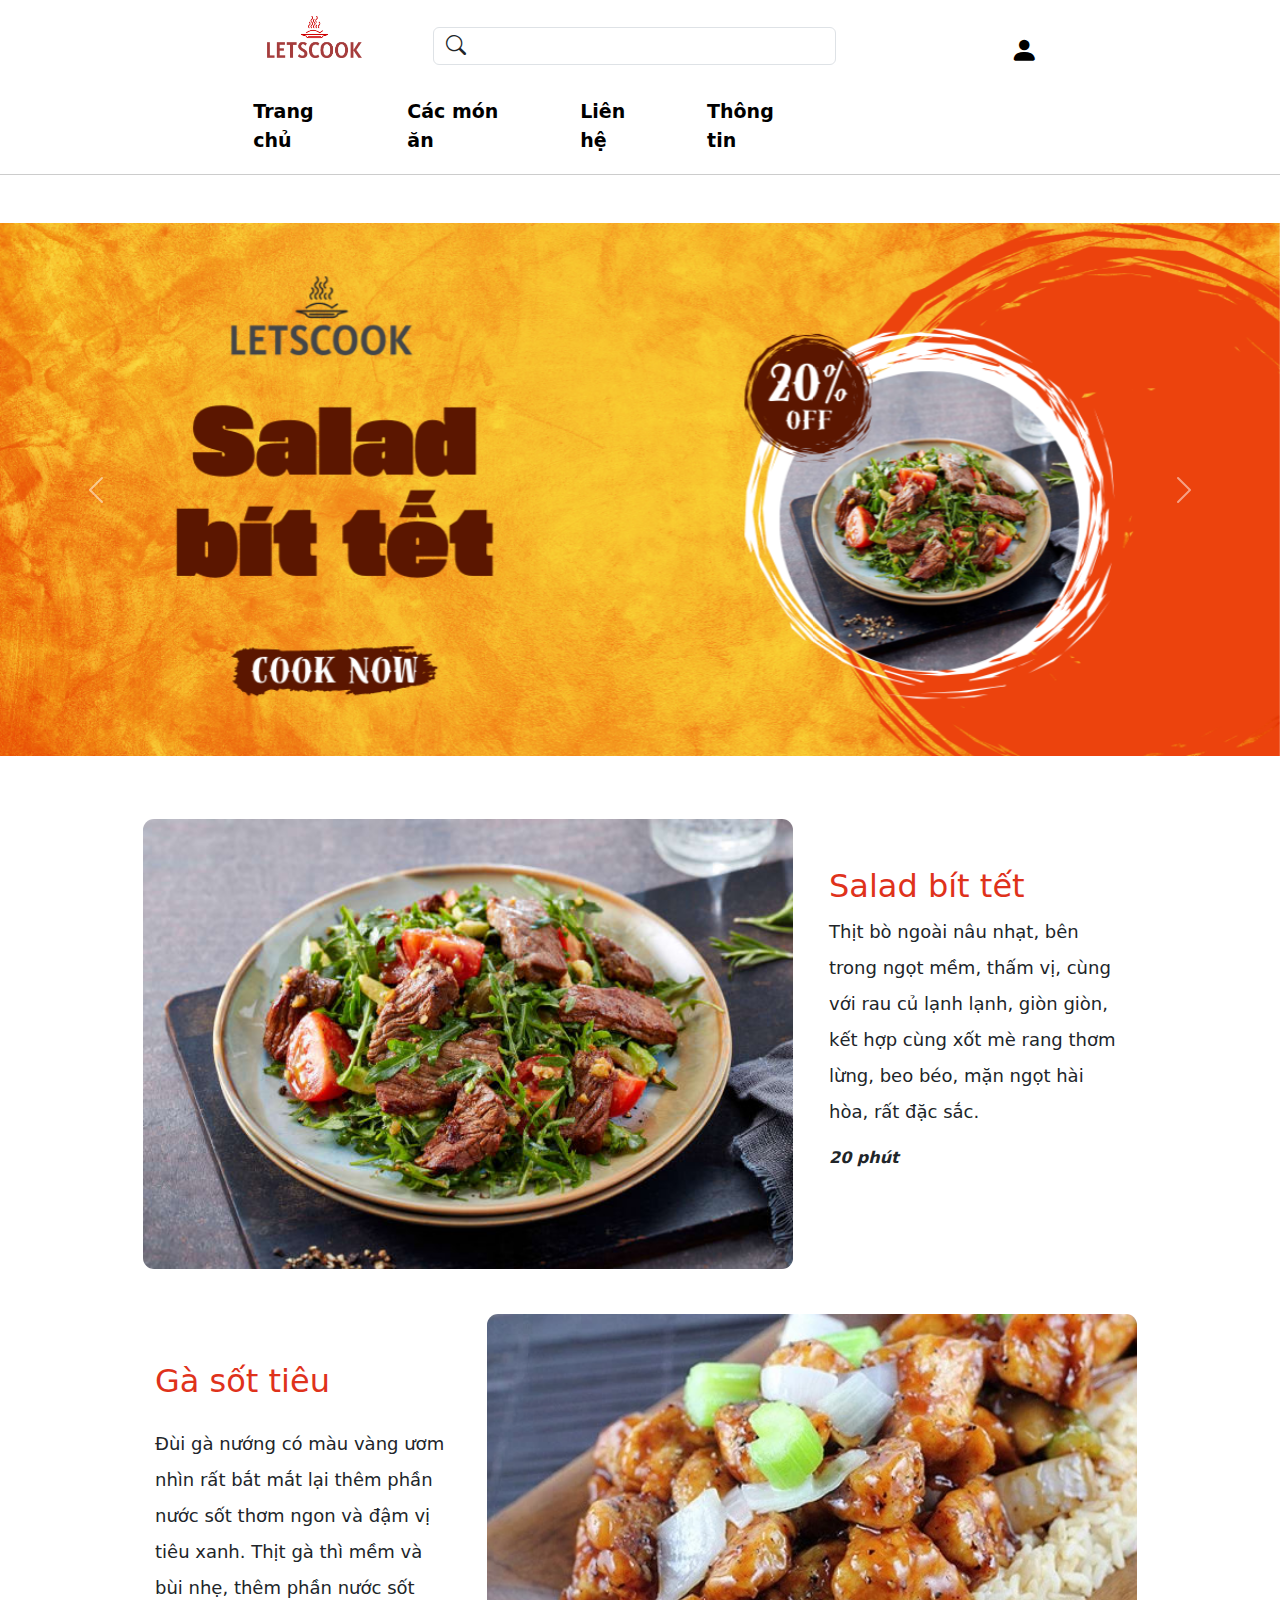
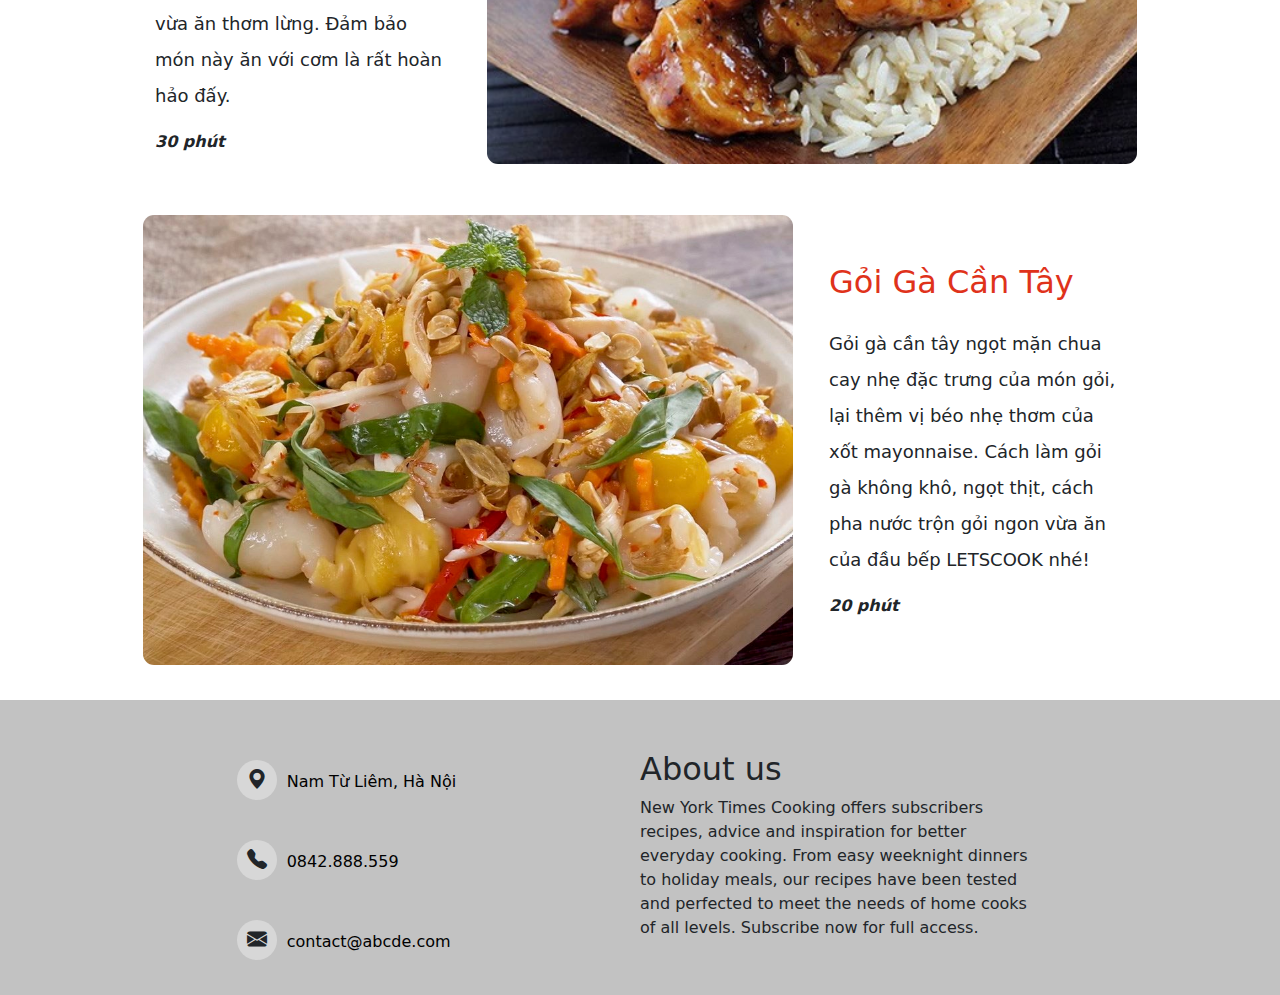
==== commit 8b36f630: "push contact, login, register page" ====
--- a/index.html
+++ b/index.html
@@ -4,8 +4,9 @@
 <head>
     <meta charset="UTF-8">
     <meta name="viewport" content="width=device-width, initial-scale=1.0">
-    <title>Document</title>
-    <link href="https://cdn.jsdelivr.net/npm/bootstrap@5.3.3/dist/css/bootstrap.min.css" rel="stylesheet" integrity="sha384-QWTKZyjpPEjISv5WaRU9OFeRpok6YctnYmDr5pNlyT2bRjXh0JMhjY6hW+ALEwIH" crossorigin="anonymous">
+    <title>Trang chủ</title>
+    <link href="https://cdn.jsdelivr.net/npm/bootstrap@5.3.3/dist/css/bootstrap.min.css" rel="stylesheet"
+        integrity="sha384-QWTKZyjpPEjISv5WaRU9OFeRpok6YctnYmDr5pNlyT2bRjXh0JMhjY6hW+ALEwIH" crossorigin="anonymous">
     <link rel="stylesheet" href="https://cdn.jsdelivr.net/npm/bootstrap-icons@1.11.3/font/bootstrap-icons.min.css">
     <link rel="stylesheet" href="assets/index.css">
     <link rel="stylesheet" href="assets/common.css">
@@ -15,31 +16,38 @@
     <div>
         <div id="header">
             <div class="sub-header row justify-content-center text-center  align-items-center">
-                <div class="icon-header col-2">
+                <a class="icon-header col-2" href="index.html">
                     <img src="./assets/images/logo/png/logo-no-background.png" alt="">
-                </div>
-                <div class="search-input col-6">
+                </a>
+                <div class="search-input col-4">
                     <i class="bi bi-search search-icon"></i>
-                    <input type="text" style="padding-left: 40px;" class="form-control" id="exampleInputtext1" aria-describedby="textHelp">
-
-
-                </div>
-            </div>
-
-
+                    <input type="text" style="padding-left: 40px;" class="form-control" id="exampleInputtext1"
+                        aria-describedby="textHelp">
+
+
+                </div>
+                <a class="col-2 user" href="login.html">
+                        <i class="bi bi-person-fill"></i>
+
+                </a>
+            </div>
+          
             <div class="nav-bar row  justify-content-center ">
                 <div class="nav col-6">
                     <ul>
                         <li>
-                            <a href="#">Home</a>
+                            <a href="./index.html">Trang chủ</a>
                         </li>
                         <li>
                             <a href="./posts.html">
-                                Recipes
+                                Các món ăn
                             </a>
                         </li>
                         <li>
-                            <a>About us</a>
+                            <a href="./contact.html">Liên hệ</a>
+                        </li>
+                        <li>
+                            <a>Thông tin</a>
                         </li>
                     </ul>
                 </div>
@@ -62,11 +70,13 @@
                     </div>
 
                 </div>
-                <button class="carousel-control-prev" type="button" data-bs-target="#carouselExampleInterval" data-bs-slide="prev">
+                <button class="carousel-control-prev" type="button" data-bs-target="#carouselExampleInterval"
+                    data-bs-slide="prev">
                     <span class="carousel-control-prev-icon" aria-hidden="true"></span>
                     <span class="visually-hidden">Previous</span>
                 </button>
-                <button class="carousel-control-next" type="button" data-bs-target="#carouselExampleInterval" data-bs-slide="next">
+                <button class="carousel-control-next" type="button" data-bs-target="#carouselExampleInterval"
+                    data-bs-slide="next">
                     <span class="carousel-control-next-icon" aria-hidden="true"></span>
                     <span class="visually-hidden">Next</span>
                 </button>
@@ -76,17 +86,18 @@
         <div id="content">
             <!-- MÓN ĐẦU TIÊN -->
             <div class="row justify-content-center sub-content gap-4">
-                <div class="col-5 img-container">
+                <a class="col-5 img-container"  href="./post-detail/post-detail-2.html">
                     <img src="/assets/images/cach-lam-salad-an-kem-bo-bit-tet-nhanh-de-179225244198.jpg" alt="">
-                </div>
+                </a>
                 <div class="col-3 mt-5">
-                    <div class="heading">
+                    <a class="heading" href="./post-detail/post-detail-2.html">
                         <h2>Salad bít tết</h2>
 
-                    </div>
+                    </a>
                     <div class="discription">
                         <p>
-                            Thịt bò ngoài nâu nhạt, bên trong ngọt mềm, thấm vị, cùng với rau củ lạnh lạnh, giòn giòn, kết hợp cùng xốt mè rang thơm lừng, beo béo, mặn ngọt hài hòa, rất đặc sắc.
+                            Thịt bò ngoài nâu nhạt, bên trong ngọt mềm, thấm vị, cùng với rau củ lạnh lạnh, giòn giòn,
+                            kết hợp cùng xốt mè rang thơm lừng, beo béo, mặn ngọt hài hòa, rất đặc sắc.
                         </p>
                     </div>
 
@@ -108,7 +119,9 @@
                     </div>
                     <div class="discription">
                         <p>
-                            Đùi gà nướng có màu vàng ươm nhìn rất bắt mắt lại thêm phần nước sốt thơm ngon và đậm vị tiêu xanh. Thịt gà thì mềm và bùi nhẹ, thêm phần nước sốt vừa ăn thơm lừng. Đảm bảo món này ăn với cơm là rất hoàn hảo đấy.
+                            Đùi gà nướng có màu vàng ươm nhìn rất bắt mắt lại thêm phần nước sốt thơm ngon và đậm vị
+                            tiêu xanh. Thịt gà thì mềm và bùi nhẹ, thêm phần nước sốt vừa ăn thơm lừng. Đảm bảo món này
+                            ăn với cơm là rất hoàn hảo đấy.
                         </p>
                     </div>
 
@@ -131,7 +144,9 @@
                     </div>
                     <div class="discription">
                         <p>
-                            Gỏi gà cần tây ngọt mặn chua cay nhẹ đặc trưng của món gỏi, lại thêm vị béo nhẹ thơm của xốt mayonnaise. Cách làm gỏi gà không khô, ngọt thịt, cách pha nước trộn gỏi ngon vừa ăn của đầu bếp LETSCOOK nhé!
+                            Gỏi gà cần tây ngọt mặn chua cay nhẹ đặc trưng của món gỏi, lại thêm vị béo nhẹ thơm của xốt
+                            mayonnaise. Cách làm gỏi gà không khô, ngọt thịt, cách pha nước trộn gỏi ngon vừa ăn của đầu
+                            bếp LETSCOOK nhé!
                         </p>
                     </div>
 
@@ -174,7 +189,9 @@
                 </div>
                 <div class="col-4 footer-about">
                     <h2>About us</h2>
-                    <p>New York Times Cooking offers subscribers recipes, advice and inspiration for better everyday cooking. From easy weeknight dinners to holiday meals, our recipes have been tested and perfected to meet the needs of home cooks of all
+                    <p>New York Times Cooking offers subscribers recipes, advice and inspiration for better everyday
+                        cooking. From easy weeknight dinners to holiday meals, our recipes have been tested and
+                        perfected to meet the needs of home cooks of all
                         levels. Subscribe now for full access.</p>
                 </div>
             </div>
@@ -182,7 +199,9 @@
         </div>
     </div>
     </div>
-    <script src="https://cdn.jsdelivr.net/npm/bootstrap@5.3.3/dist/js/bootstrap.bundle.min.js" integrity="sha384-YvpcrYf0tY3lHB60NNkmXc5s9fDVZLESaAA55NDzOxhy9GkcIdslK1eN7N6jIeHz" crossorigin="anonymous"></script>
+    <script src="https://cdn.jsdelivr.net/npm/bootstrap@5.3.3/dist/js/bootstrap.bundle.min.js"
+        integrity="sha384-YvpcrYf0tY3lHB60NNkmXc5s9fDVZLESaAA55NDzOxhy9GkcIdslK1eN7N6jIeHz"
+        crossorigin="anonymous"></script>
 
 
 </body>
--- a/assets/index.css
+++ b/assets/index.css
@@ -44,6 +44,7 @@
 #content .heading {
     color: #df321b;
     margin-bottom: 25px;
+    text-decoration: none;
 }
 
 #content .discription {
--- a/assets/common.css
+++ b/assets/common.css
@@ -27,6 +27,7 @@
 
 #header .sub-header .search-input {
     position: relative;
+    margin-right: 150px;
 }
 
 #header .sub-header .search-icon {
@@ -71,6 +72,26 @@
     width: 100%;
 }
 
+#header .user {
+    font-size: 28px;
+    display: block;
+    margin-top: 12px;
+    color: #000;
+    width: 50px;
+    height: 50px;
+    border-radius: 50%;
+    text-align: center;
+    line-height: 47px;
+}
+
+#header .user:hover{
+    font-size: 28px;
+    opacity: .8;
+    cursor: pointer;
+    background-color: rgba(0,0,0,.2);
+  
+
+}
 
 #footer{
     background-color: #c2c2c2;
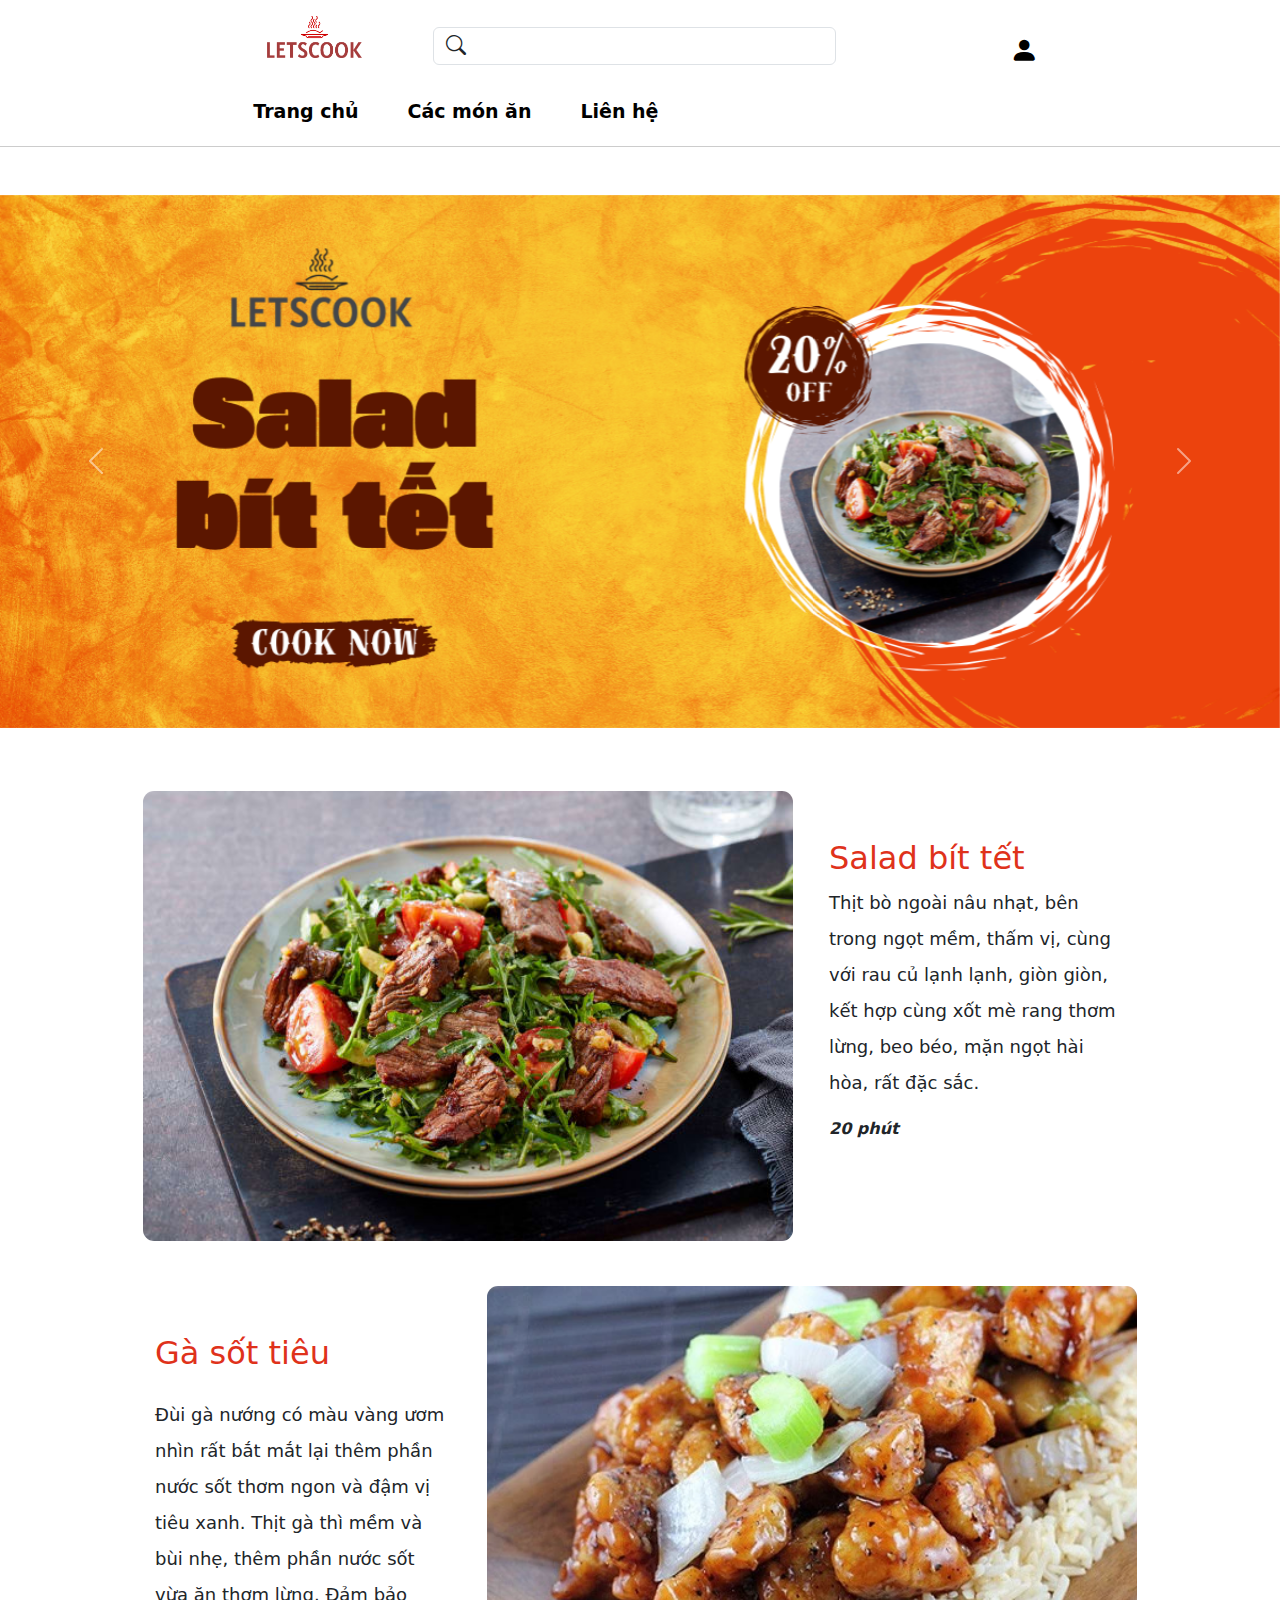
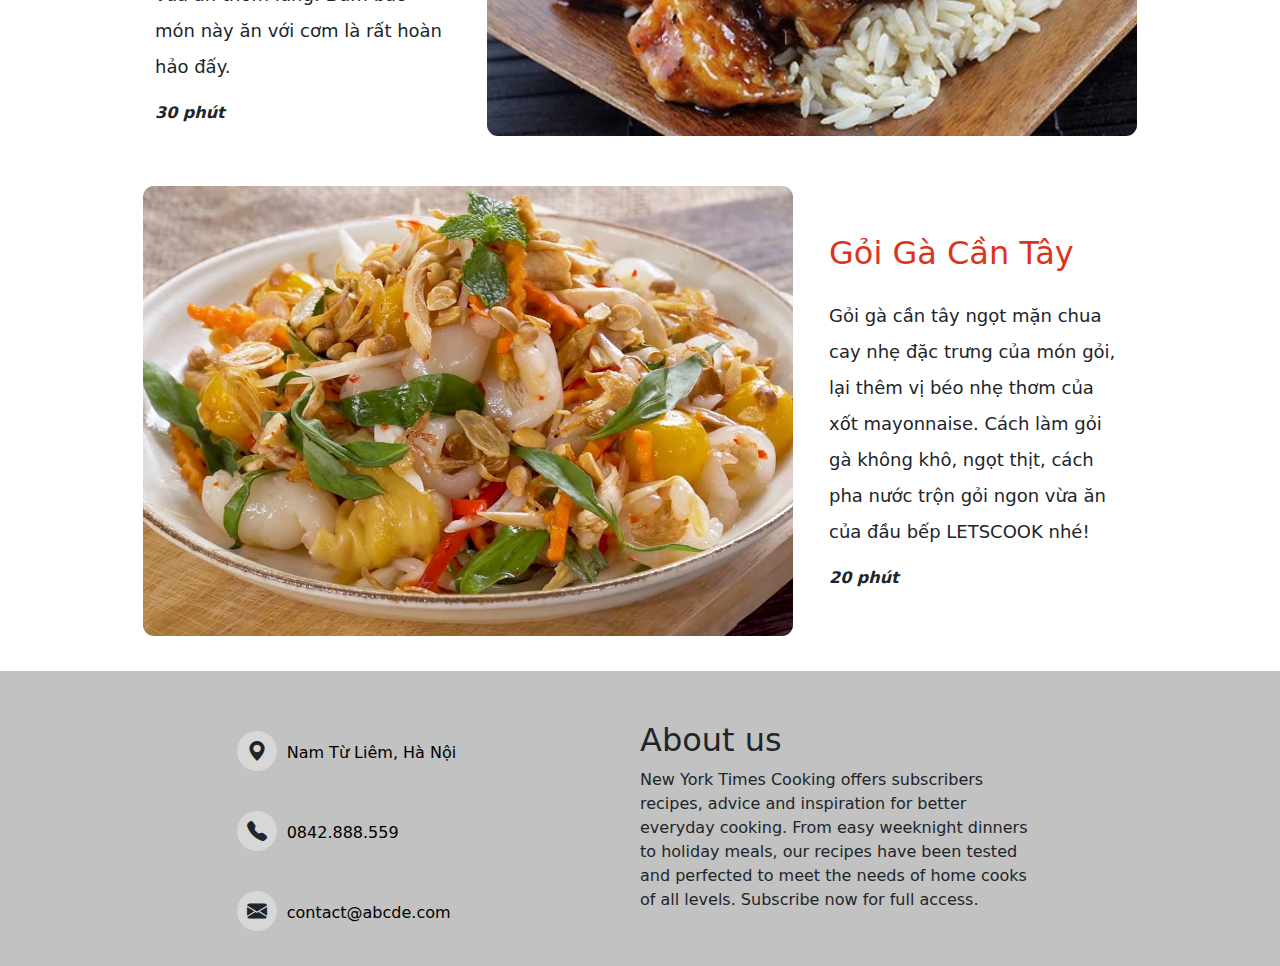
==== commit 07a497a9: "final" ====
--- a/index.html
+++ b/index.html
@@ -46,9 +46,6 @@
                         <li>
                             <a href="./contact.html">Liên hệ</a>
                         </li>
-                        <li>
-                            <a>Thông tin</a>
-                        </li>
                     </ul>
                 </div>
                 <div class="col-2">
